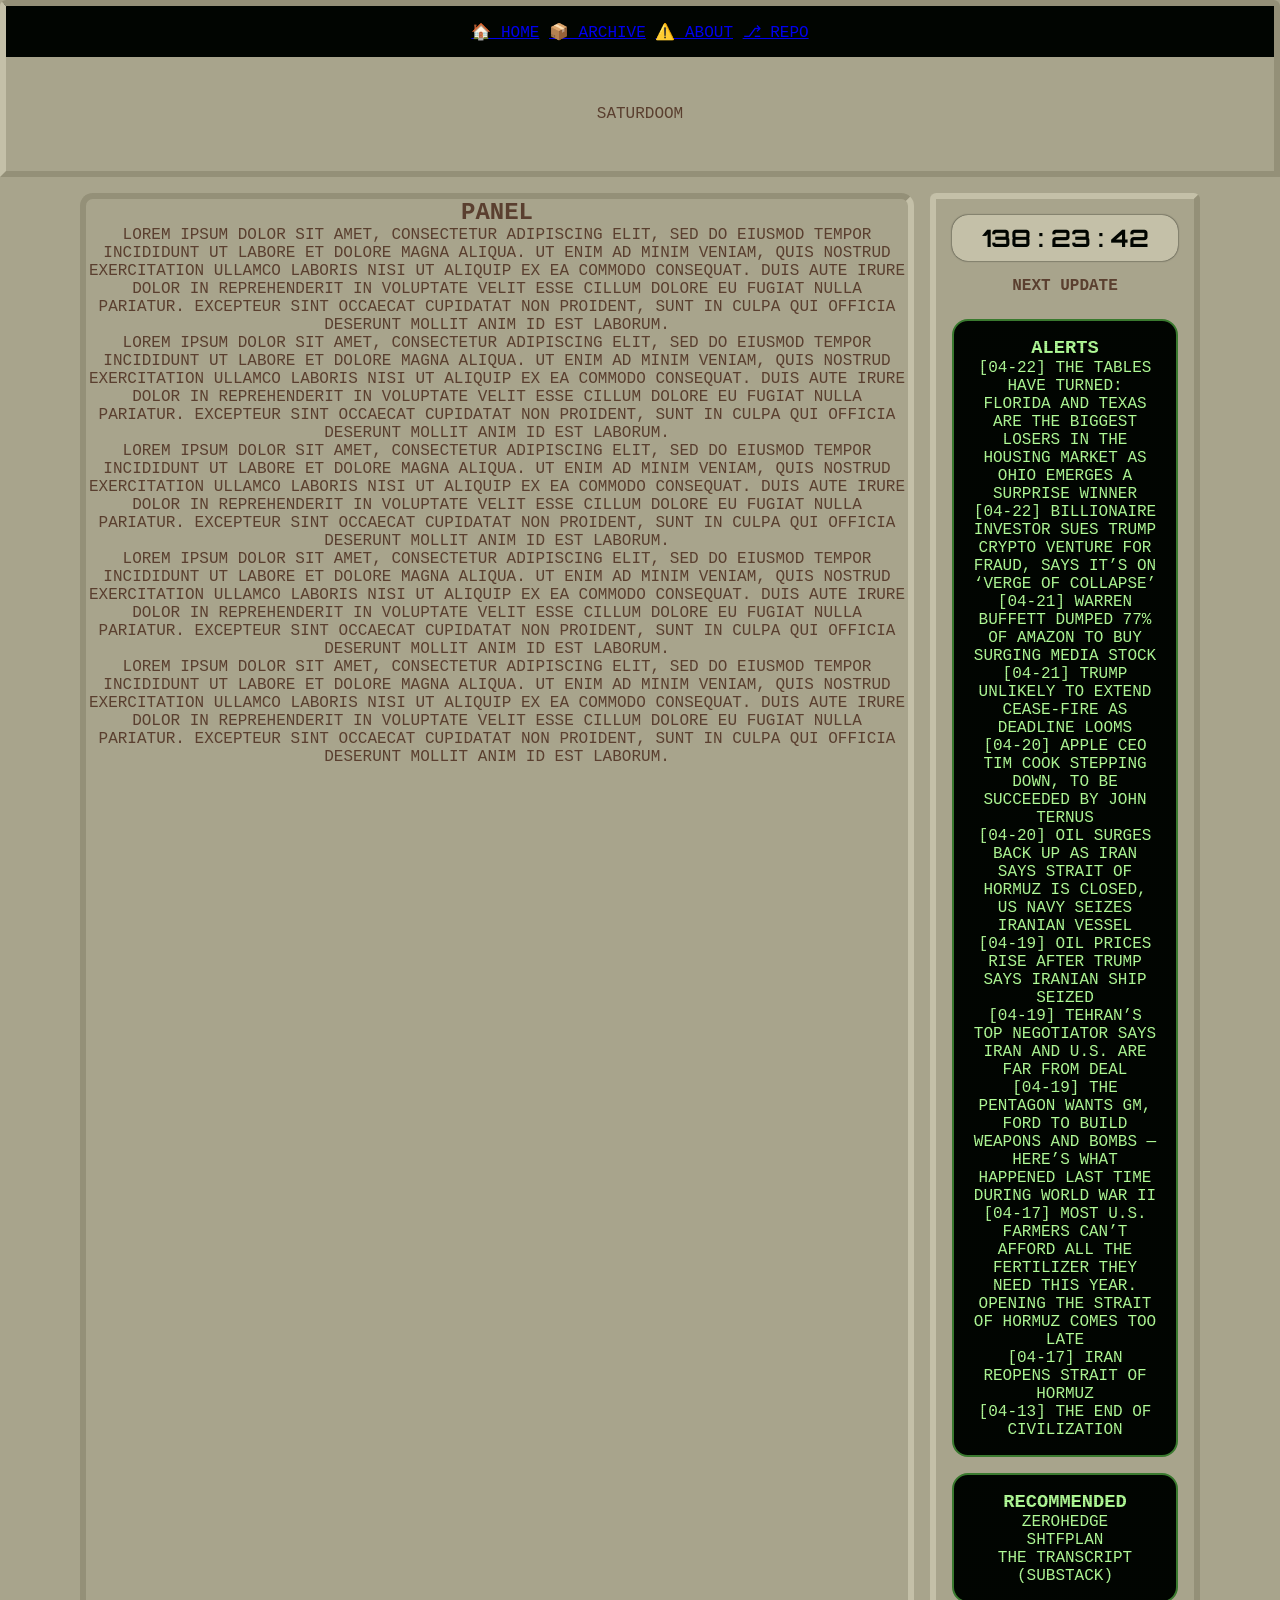
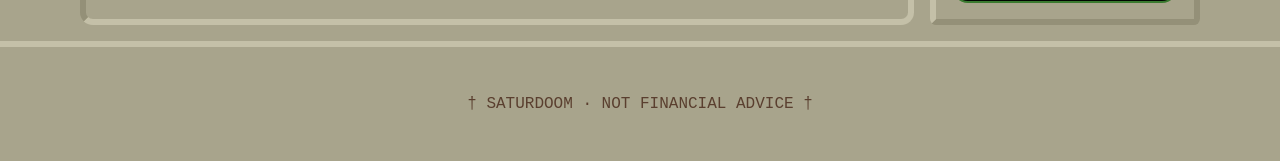
==== index.html @ 63956ad7 "WIP: index2 page renamed as index; fix sidebar on index" ====
<!DOCTYPE html>
<html lang="en">
    <head>
        <meta charset="UTF-8">
        <meta name="viewport" content="width=device-width, initial-scale=1.0">
        <title>Saturdoom</title>
        <link rel="stylesheet" href="style.css">
        <link href="https://fonts.googleapis.com/css2?family=Orbitron:wght@400;500;600;700;800;900&display=swap" rel="stylesheet">
    </head>

    <body>
        <nav id="navbar-placeholder"></nav>
        <header>Saturdoom</header>
        <main>
            <h2>Panel</h2>
            <p>Lorem ipsum dolor sit amet, consectetur adipiscing elit, sed do eiusmod tempor incididunt ut labore et dolore magna aliqua. Ut enim ad minim veniam, quis nostrud exercitation ullamco laboris nisi ut aliquip ex ea commodo consequat. Duis aute irure dolor in reprehenderit in voluptate velit esse cillum dolore eu fugiat nulla pariatur. Excepteur sint occaecat cupidatat non proident, sunt in culpa qui officia deserunt mollit anim id est laborum.</p>
            <p>Lorem ipsum dolor sit amet, consectetur adipiscing elit, sed do eiusmod tempor incididunt ut labore et dolore magna aliqua. Ut enim ad minim veniam, quis nostrud exercitation ullamco laboris nisi ut aliquip ex ea commodo consequat. Duis aute irure dolor in reprehenderit in voluptate velit esse cillum dolore eu fugiat nulla pariatur. Excepteur sint occaecat cupidatat non proident, sunt in culpa qui officia deserunt mollit anim id est laborum.</p>
            <p>Lorem ipsum dolor sit amet, consectetur adipiscing elit, sed do eiusmod tempor incididunt ut labore et dolore magna aliqua. Ut enim ad minim veniam, quis nostrud exercitation ullamco laboris nisi ut aliquip ex ea commodo consequat. Duis aute irure dolor in reprehenderit in voluptate velit esse cillum dolore eu fugiat nulla pariatur. Excepteur sint occaecat cupidatat non proident, sunt in culpa qui officia deserunt mollit anim id est laborum.</p>
            <p>Lorem ipsum dolor sit amet, consectetur adipiscing elit, sed do eiusmod tempor incididunt ut labore et dolore magna aliqua. Ut enim ad minim veniam, quis nostrud exercitation ullamco laboris nisi ut aliquip ex ea commodo consequat. Duis aute irure dolor in reprehenderit in voluptate velit esse cillum dolore eu fugiat nulla pariatur. Excepteur sint occaecat cupidatat non proident, sunt in culpa qui officia deserunt mollit anim id est laborum.</p>
            <p>Lorem ipsum dolor sit amet, consectetur adipiscing elit, sed do eiusmod tempor incididunt ut labore et dolore magna aliqua. Ut enim ad minim veniam, quis nostrud exercitation ullamco laboris nisi ut aliquip ex ea commodo consequat. Duis aute irure dolor in reprehenderit in voluptate velit esse cillum dolore eu fugiat nulla pariatur. Excepteur sint occaecat cupidatat non proident, sunt in culpa qui officia deserunt mollit anim id est laborum.</p>

        </main>
        <aside>
            <div class="clock" id="countdownTimer">
                <div class="time-block">
                <span id="hours">00</span> :
                <span id="minutes">00</span> :
                <span id="seconds">00</span>
                </div>
                <div class="countdown-label"><strong>Next Update</strong></div>
            </div>
            <div class="box scanline">
                <h3>Alerts</h3>
                    <p style="text-decoration: none; text-transform: uppercase;">
                        <a href="https://finance.yahoo.com/economy/articles/tables-turned-florida-texas-biggest-175326835.html" target="_blank">[04-22] The tables have turned: Florida and Texas are the biggest losers in the housing market as Ohio emerges a surprise winner</a><br>
                        <a href="https://finance.yahoo.com/markets/crypto/articles/breaking-billionaire-investor-sues-trump-002052827.html" target="_blank">[04-22] Billionaire Investor Sues Trump Crypto Venture for Fraud, Says It’s on ‘Verge of Collapse’</a><br>
                        <a href="https://finance.yahoo.com/markets/stocks/articles/warren-buffett-dumped-77-amazon-003700673.html" target="_blank">[04-21] Warren Buffett dumped 77% of Amazon to buy surging media stock</a><br>
                        <a href="https://www.wsj.com/livecoverage/iran-war-israel-us-strait-hormuz-2026" target="_blank">[04-21] Trump Unlikely to Extend Cease-Fire as Deadline Looms</a><br>
                        <a href="https://finance.yahoo.com/markets/stocks/article/apple-ceo-tim-cook-stepping-down-to-be-succeeded-by-john-ternus-204237479.html">[04-20] Apple CEO Tim Cook stepping down, to be succeeded by John Ternus</a><br>
                        <a href="https://finance.yahoo.com/news/oil-surges-back-up-as-iran-says-strait-of-hormuz-is-closed-us-navy-seizes-iranian-vessel-130246378.html">[04-20] Oil surges back up as Iran says Strait of Hormuz is closed, US Navy seizes Iranian vessel</a><br>
                        <a href="https://www.bbc.com/news/articles/c5yjzy35825o?at_medium=RSS&at_campaign=rss" target="_blank">[04-19] Oil prices rise after Trump says Iranian ship seized</a><br>
                        <a href="https://www.wsj.com/livecoverage/iran-war-us-talks-2026" target="_blank">[04-19] Tehran’s Top Negotiator Says Iran and U.S. Are Far From Deal</a><br>
                        <a href="https://finance.yahoo.com/economy/policy/articles/pentagon-wants-gm-ford-build-110500812.html?fr=sycsrp_catchall" target="_blank">[04-19] The Pentagon wants GM, Ford to build weapons and bombs — here’s what happened last time during World War II</a><br>
                        <a href="https://www.marketwatch.com/story/most-u-s-farmers-cant-afford-all-the-fertilizer-they-need-this-year-opening-the-strait-of-hormuz-comes-too-late-0aa72790" target="_blank">[04-17] Most U.S. farmers can’t afford all the fertilizer they need this year. Opening the Strait of Hormuz comes too late</a><br>
                        <a href="https://x.com/araghchi/status/2045121573124759713" target="_blank">[04-17] Iran Reopens Strait of Hormuz</a><br>
                        <a href="https://thetranscript.substack.com/p/04-13-2026-the-end-of-civilization" target="_blank">[04-13] The End of Civilization</a><br>
                    </p>
            </div>
            <div class="box scanline">
                <h3>Recommended</h3>
                <p>
                    <a href="https://www.zerohedge.com/">ZeroHedge</a><br>
                    <a href="https://shtfplan.net">SHTFplan</a><br>
                    <a href="https://thetranscript.substack.com">The Transcript (Substack)</a>
                </p>
            </div>        
        </aside>
        <footer>
            <p>† SATURDOOM · not financial advice †</p>
        </footer>
        <script>
            fetch('navbar.html')
            .then(response => response.text())
            .then(data => document.getElementById('navbar-placeholder').innerHTML = data)
            .catch(() => document.getElementById('navbar-placeholder').innerHTML = '<div class="navbar">⚠️ Navbar Not Found</div>');
        </script>
        <script src="script.js"></script>
        <script>
            function updateCountdown() {
            const now = new Date();
            let nextSaturday = new Date();
            nextSaturday.setDate(now.getDate() + ((6 - now.getDay() + 7) % 7));
            nextSaturday.setHours(0, 0, 0, 0);
            if (now > nextSaturday) nextSaturday.setDate(nextSaturday.getDate() + 7);
            
            const diff = nextSaturday - now;
            const hours = Math.floor(diff / 3600000);
            const minutes = Math.floor((diff % 3600000) / 60000);
            const seconds = Math.floor((diff % 60000) / 1000);
            
            document.getElementById('hours').textContent = String(hours).padStart(2,'0');
            document.getElementById('minutes').textContent = String(minutes).padStart(2,'0');
            document.getElementById('seconds').textContent = String(seconds).padStart(2,'0');
            }
            setInterval(updateCountdown, 1000);
            updateCountdown();
        </script>
    </body>
</html>
---- style.css ----
/* style.css - retro, maintainable, all comments in English */

/* ---------- RESET ---------- */
* {
  margin: 0;
  padding: 0;
  box-sizing: border-box;
}

/* ---------- VARIABLES ---------- */
:root {
  /* ---------- In use ----------   */
  --background: #000000;
  --dark: #010501;
  --panel-bg: #0a1c05;
  --border-green: #3a7a2f;
  --trtd: #2b6320;
  --text-green: #b3ff99;
  --text-orange: #ffcc77;
  --up-green: #aaff88;
  --down-red: #ff7b7b;
  --neutral-grey: #c9c97a;
  --dashed-green: #4a8c3a;
  --countdown-label: #7cb05c;
  --console-print: #c4b47c;
  --console-panel-light: #c4c0a8;
  --console-panel-medium: #a8a48c;
  --console-panel-dark: #949078;
  --paint-green-light: #4a4a2c;
  --paint-green-medium: #3d3d24;
  --paint-green-dark: #34341e;
  --paint-sepia-light: #6b4c3a;
  --paint-sepia-medium: #5a3f2f;
  --paint-sepia-dark: #4a3326;
  /* Sin Uso */
  --defcon-rojo: ;
  --defcon-naranja: ;
  --defcon-amarillo: ;
  --defcon-azul: #1a3a5a;
  --defcon-verde: ;
}

/* ---------- BASE & TYPOGRAPHY ---------- */
html {
  font-family: 'Courier New', 'VT323', monospace;
  text-align: center;
  text-transform: uppercase;
  color: var(--paint-sepia-medium);
}
body {
  display: grid;
  grid-template-columns: 1fr 350px;
  grid-template-rows: auto auto 1fr auto;
  grid-template-areas:
  "navbar navbar"
  "header header"
  "main sidebar"
  "footer footer";
  min-height: 100vh;
  background-color: var(--console-panel-medium);
  /*border-top: .1rem solid var(--console-panel-light);
  border-right: .5rem solid var(--console-panel-dark);
  border-left: .5rem solid var(--console-panel-light);*/
}
nav {
  display: grid;
  align-items: center;   /* centra verticalmente */
}
nav {
  display: grid;
  grid-area: navbar;
  z-index: 10;
  position: sticky;
  top: 0;
  /*grid-auto-flow: column;   /* Fuerza distribución horizontal */
  /*justify-content: center;
  align-content: center;*/
  color: var(--text-green);
  max-height: 56.5px;
  gap: 20px;
  padding: 1em;
  background-color: var(--dark);
  border-top: .4rem solid var(--console-panel-dark);
  border-right: .4rem solid var(--console-panel-dark);
  border-left: .4rem solid var(--console-panel-light);
  border-top-right-radius: .4rem;
  border-top-left-radius: .4rem;
}

header {
  grid-area: header;
  position: sticky;
  top: 56.5px;
  z-index: 10;
  /*height: calc(120.5px - 56.5px);*/
  padding: 3em;
  background-color: var(--console-panel-medium);
  border-right: .4rem solid var(--console-panel-dark);
  border-bottom: .4rem solid var(--console-panel-dark);
  border-left: .4rem solid var(--console-panel-light);
}
main {
  grid-area: main;
  background-color: var(--console-panel-medium);
  border-top: .4rem solid var(--console-panel-dark);
  border-right: .4rem solid var(--console-panel-light);
  border-left: .4rem solid var(--console-panel-dark);
  border-bottom: .4rem solid var(--console-panel-light);  border-radius: .8rem;
  margin: 1em 1em 1em 5em;
}
aside {
  grid-area: sidebar;
  padding: 1em;
  background-color: var(--console-panel-medium);
  border-top: .4rem solid var(--console-panel-light);
  border-right: .4rem solid var(--console-panel-dark);
  border-left: .4rem solid var(--console-panel-light);
  border-bottom: .4rem solid var(--console-panel-dark);
  border-radius: .4rem;
  margin: 1em 5em 1em 0;
}
/* COUNTDOWN TIMER (retro 80s) - colores invertidos */
.clock {
  display: flex;
  flex-direction: column;
  justify-content: space-between;
  gap: 1rem;
  text-align: center;
  /*background-color: var(--console-panel-medium);*/
  /*border: 2px solid var(--console-panel-light);*/
  /*border: 2px solid red;*/
  /*border-radius: 1rem;*/
  /*box-shadow: 3px 3px 10px var(--dark);*/
  margin: 0 0 1.5rem 0;
}
.time-block {
  width: 100%;
  padding: 0.5rem 0;
  font-family: 'Orbitron','Courier New', monospace;
  font-size: 1.5rem;
  font-weight: bold;
  letter-spacing: auto;
  color: var(--dark);
  background: var(--console-panel-light);
  border-radius: 1rem;
  box-shadow: 0 0 .1rem  var(--dark);
  margin: 0;
}
.box {
  color: var(--text-green);
  padding: 1em;
  background-color: var(--dark);
  border: 2px solid var(--border-green);
  border-radius: 1em;
  margin: 1em 0 0 0;
}
.box a {
  color: inherit;
  text-decoration: none;
}

footer {
  grid-area: footer;
  padding: 3em;
  background-color: var(--console-panel-medium);
  border-top: .4rem solid var(--console-panel-light);
}
@media(max-width: 800px) {
  body {
    grid-template-columns: 1fr;
    grid-template-rows: auto auto 1fr 1fr auto;
    grid-template-areas:
    "navbar navbar"
    "header header"
    "main main"
    "sidebar sidebar"
    "footer footer";
  }
  nav {
    align-items: center;
  }
  main {
    margin: 1.5em;
  }
  aside {
    padding: 1.5em;
    border-right: 0;
    border-left: 0;
    margin: 1.5em 0;
  }

}

/* Efecto scanline monitores (líneas horizontales tipo monitor retro) */
.scanline {
  position: relative;
  overflow: hidden;
}
.scanline::after {
  content: "";
  position: absolute;
  top: 0;
  left: 0;
  width: 100%;
  height: 100%;
  background: repeating-linear-gradient(
    transparent 0px,
    transparent 1px,
    rgba(0,0,0,0.1) 1px,
    rgba(0,0,0,0.1) 2px
  );
  pointer-events: none;
}

/* ----------- HEADER ---------- */
.Header {
  background-color: var(--console-panel-dark);
}
.Navbar {
  padding: .5rem;
  color: var(--text-green);
  background-color: var(--dark);
}
.Logo {
  font-size: 6.1rem;
  font-weight: bolder;
  color: var(--console-panel-light);
  padding: 1.5rem;
}

/* ---------------- CONSOLE -------------------- */
.Console {
  display: grid;
  grid-template-columns: minmax(575px, auto) 1fr;
  padding: 0 2em;
  max-width: 1024px;
  /*padding-left: min(50px, 7%);
  padding-right: min(50px, 7%);*/
  border: 2px solid purple;
}
.Panel {

  /*max-width: 1024px;*/
  color: var(--console-panel-light);
  gap: 2em;
  /*padding: 0 2em;*/
  background-color: var(--console-panel-medium);
  border: 2px solid red;
}

h1 {
  margin: 30px, 0;
}
.card {
  color: var(--text-green);
  padding: 2em;
  background-color: var(--trtd);
  border: solid var(--border-green);
  border-radius: 1rem;
}


/*.debug-border {
  border: 2px solid red;
}*/
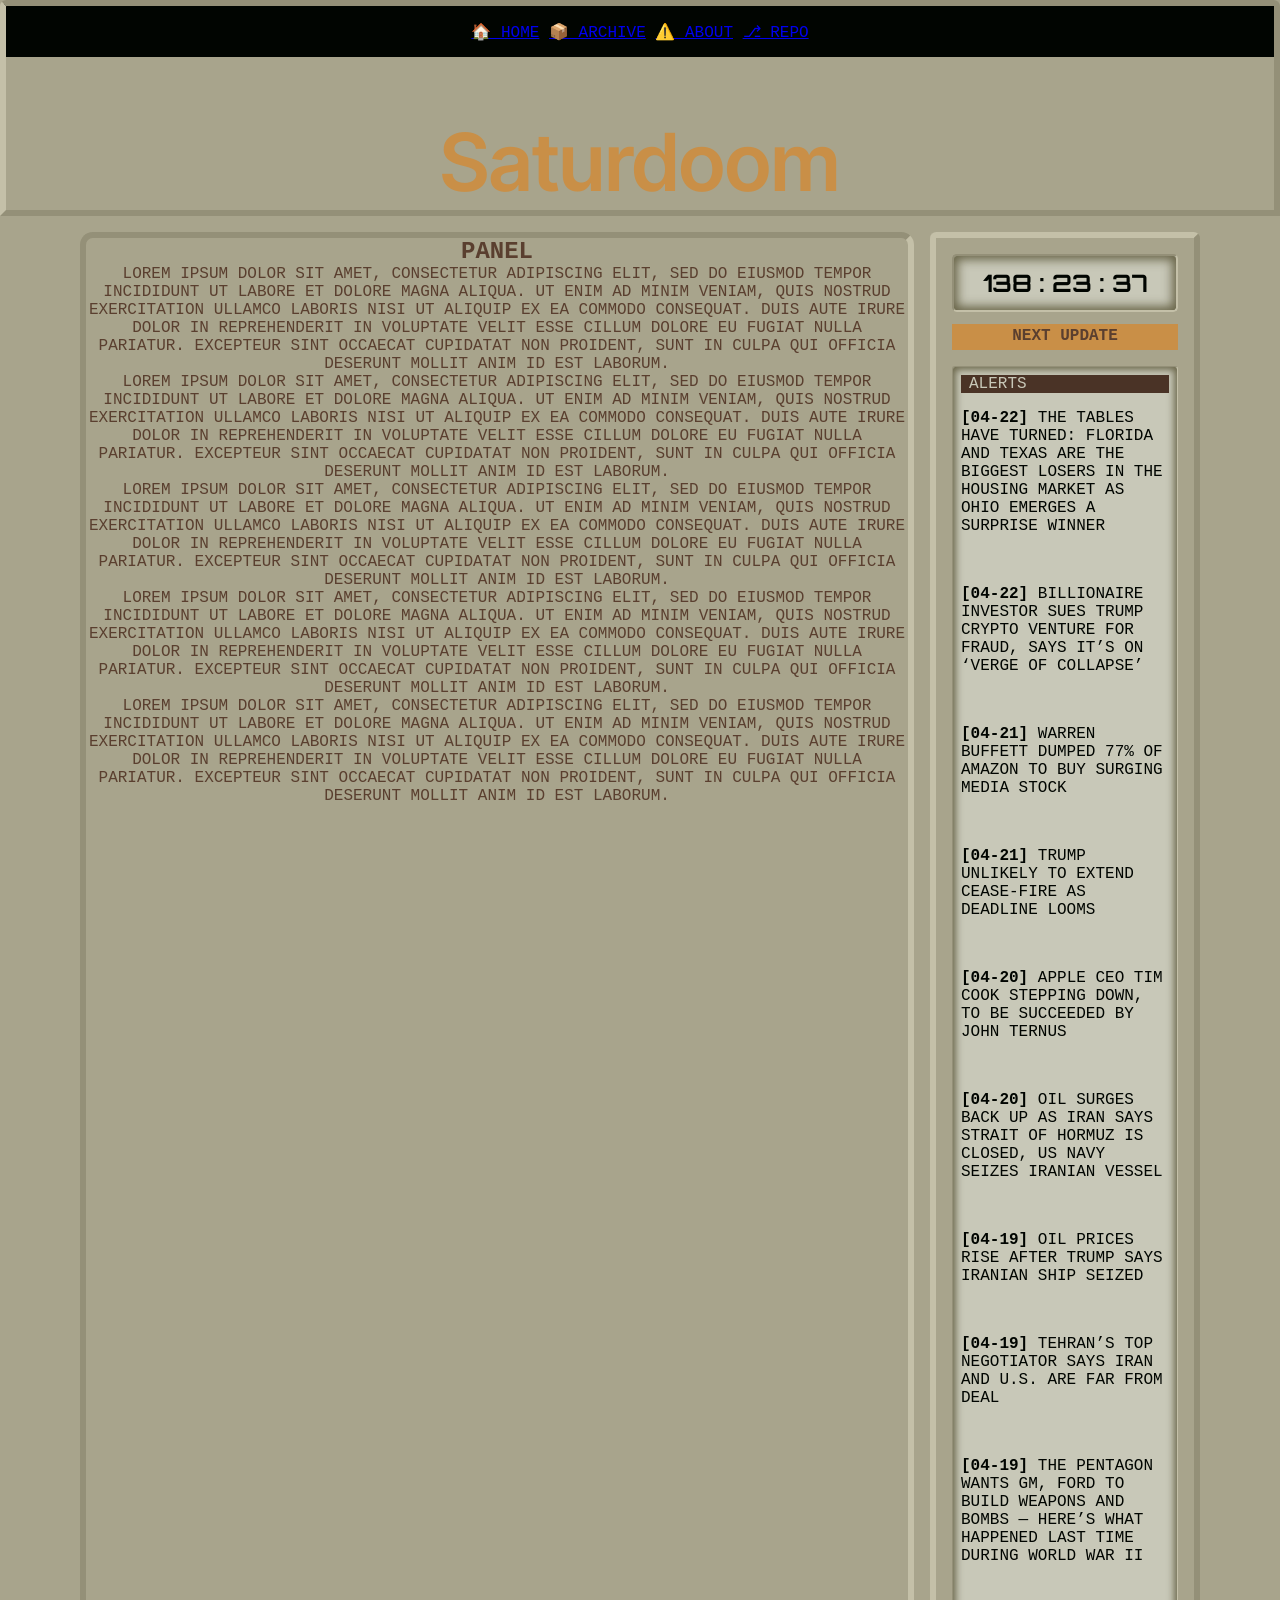
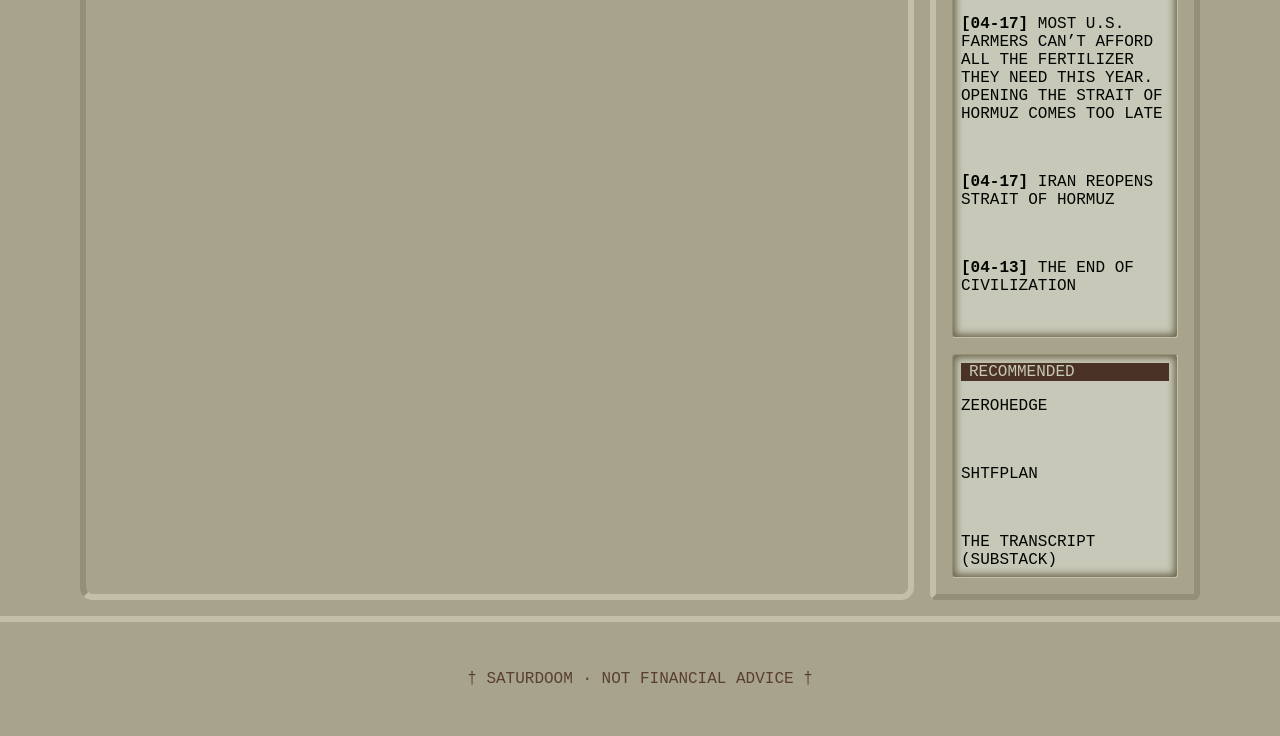
==== commit e5e77573: "WIP: fix css style on aside" ====
--- a/index.html
+++ b/index.html
@@ -5,6 +5,7 @@
         <meta name="viewport" content="width=device-width, initial-scale=1.0">
         <title>Saturdoom</title>
         <link rel="stylesheet" href="style.css">
+        <link href="https://fonts.googleapis.com/css2?family=Inter+Tight:ital,wght@0,100..900;1,100..900&display=swap" rel="stylesheet">
         <link href="https://fonts.googleapis.com/css2?family=Orbitron:wght@400;500;600;700;800;900&display=swap" rel="stylesheet">
     </head>
 
@@ -21,38 +22,42 @@
 
         </main>
         <aside>
-            <div class="clock" id="countdownTimer">
-                <div class="time-block">
-                <span id="hours">00</span> :
-                <span id="minutes">00</span> :
-                <span id="seconds">00</span>
+            <div class="aside-container debug-border">
+                <div class="lcd-screen clock" id="countdownTimer">
+                    <span id="hours">00</span> :
+                    <span id="minutes">00</span> :
+                    <span id="seconds">00</span>
                 </div>
-                <div class="countdown-label"><strong>Next Update</strong></div>
+                <span class="primary-label"><strong>Next Update</strong></span>
             </div>
-            <div class="box scanline">
-                <h3>Alerts</h3>
-                    <p style="text-decoration: none; text-transform: uppercase;">
-                        <a href="https://finance.yahoo.com/economy/articles/tables-turned-florida-texas-biggest-175326835.html" target="_blank">[04-22] The tables have turned: Florida and Texas are the biggest losers in the housing market as Ohio emerges a surprise winner</a><br>
-                        <a href="https://finance.yahoo.com/markets/crypto/articles/breaking-billionaire-investor-sues-trump-002052827.html" target="_blank">[04-22] Billionaire Investor Sues Trump Crypto Venture for Fraud, Says It’s on ‘Verge of Collapse’</a><br>
-                        <a href="https://finance.yahoo.com/markets/stocks/articles/warren-buffett-dumped-77-amazon-003700673.html" target="_blank">[04-21] Warren Buffett dumped 77% of Amazon to buy surging media stock</a><br>
-                        <a href="https://www.wsj.com/livecoverage/iran-war-israel-us-strait-hormuz-2026" target="_blank">[04-21] Trump Unlikely to Extend Cease-Fire as Deadline Looms</a><br>
-                        <a href="https://finance.yahoo.com/markets/stocks/article/apple-ceo-tim-cook-stepping-down-to-be-succeeded-by-john-ternus-204237479.html">[04-20] Apple CEO Tim Cook stepping down, to be succeeded by John Ternus</a><br>
-                        <a href="https://finance.yahoo.com/news/oil-surges-back-up-as-iran-says-strait-of-hormuz-is-closed-us-navy-seizes-iranian-vessel-130246378.html">[04-20] Oil surges back up as Iran says Strait of Hormuz is closed, US Navy seizes Iranian vessel</a><br>
-                        <a href="https://www.bbc.com/news/articles/c5yjzy35825o?at_medium=RSS&at_campaign=rss" target="_blank">[04-19] Oil prices rise after Trump says Iranian ship seized</a><br>
-                        <a href="https://www.wsj.com/livecoverage/iran-war-us-talks-2026" target="_blank">[04-19] Tehran’s Top Negotiator Says Iran and U.S. Are Far From Deal</a><br>
-                        <a href="https://finance.yahoo.com/economy/policy/articles/pentagon-wants-gm-ford-build-110500812.html?fr=sycsrp_catchall" target="_blank">[04-19] The Pentagon wants GM, Ford to build weapons and bombs — here’s what happened last time during World War II</a><br>
-                        <a href="https://www.marketwatch.com/story/most-u-s-farmers-cant-afford-all-the-fertilizer-they-need-this-year-opening-the-strait-of-hormuz-comes-too-late-0aa72790" target="_blank">[04-17] Most U.S. farmers can’t afford all the fertilizer they need this year. Opening the Strait of Hormuz comes too late</a><br>
-                        <a href="https://x.com/araghchi/status/2045121573124759713" target="_blank">[04-17] Iran Reopens Strait of Hormuz</a><br>
-                        <a href="https://thetranscript.substack.com/p/04-13-2026-the-end-of-civilization" target="_blank">[04-13] The End of Civilization</a><br>
+            <div class="aside-container debug-border">
+                <div class="lcd-screen">
+                    <p>
+                    <span class="secondary-label">Alerts</span>
+                    
+                        <a href="https://finance.yahoo.com/economy/articles/tables-turned-florida-texas-biggest-175326835.html" target="_blank"><strong>[04-22]</strong> The tables have turned: Florida and Texas are the biggest losers in the housing market as Ohio emerges a surprise winner</a><br>
+                        <a href="https://finance.yahoo.com/markets/crypto/articles/breaking-billionaire-investor-sues-trump-002052827.html" target="_blank"><strong>[04-22]</strong> Billionaire Investor Sues Trump Crypto Venture for Fraud, Says It’s on ‘Verge of Collapse’</a><br>
+                        <a href="https://finance.yahoo.com/markets/stocks/articles/warren-buffett-dumped-77-amazon-003700673.html" target="_blank"><strong>[04-21]</strong> Warren Buffett dumped 77% of Amazon to buy surging media stock</a><br>
+                        <a href="https://www.wsj.com/livecoverage/iran-war-israel-us-strait-hormuz-2026" target="_blank"><strong>[04-21]</strong> Trump Unlikely to Extend Cease-Fire as Deadline Looms</a><br>
+                        <a href="https://finance.yahoo.com/markets/stocks/article/apple-ceo-tim-cook-stepping-down-to-be-succeeded-by-john-ternus-204237479.html"><strong>[04-20]</strong> Apple CEO Tim Cook stepping down, to be succeeded by John Ternus</a><br>
+                        <a href="https://finance.yahoo.com/news/oil-surges-back-up-as-iran-says-strait-of-hormuz-is-closed-us-navy-seizes-iranian-vessel-130246378.html"><strong>[04-20]</strong> Oil surges back up as Iran says Strait of Hormuz is closed, US Navy seizes Iranian vessel</a><br>
+                        <a href="https://www.bbc.com/news/articles/c5yjzy35825o?at_medium=RSS&at_campaign=rss" target="_blank"><strong>[04-19]</strong> Oil prices rise after Trump says Iranian ship seized</a><br>
+                        <a href="https://www.wsj.com/livecoverage/iran-war-us-talks-2026" target="_blank"><strong>[04-19]</strong> Tehran’s Top Negotiator Says Iran and U.S. Are Far From Deal</a><br>
+                        <a href="https://finance.yahoo.com/economy/policy/articles/pentagon-wants-gm-ford-build-110500812.html?fr=sycsrp_catchall" target="_blank"><strong>[04-19]</strong> The Pentagon wants GM, Ford to build weapons and bombs — here’s what happened last time during World War II</a><br>
+                        <a href="https://www.marketwatch.com/story/most-u-s-farmers-cant-afford-all-the-fertilizer-they-need-this-year-opening-the-strait-of-hormuz-comes-too-late-0aa72790" target="_blank"><strong>[04-17]</strong> Most U.S. farmers can’t afford all the fertilizer they need this year. Opening the Strait of Hormuz comes too late</a><br>
+                        <a href="https://x.com/araghchi/status/2045121573124759713" target="_blank"><strong>[04-17]</strong> Iran Reopens Strait of Hormuz</a><br>
+                        <a href="https://thetranscript.substack.com/p/04-13-2026-the-end-of-civilization" target="_blank"><strong>[04-13]</strong> The End of Civilization</a><br>
                     </p>
+                </div>
             </div>
-            <div class="box scanline">
-                <h3>Recommended</h3>
-                <p>
-                    <a href="https://www.zerohedge.com/">ZeroHedge</a><br>
-                    <a href="https://shtfplan.net">SHTFplan</a><br>
-                    <a href="https://thetranscript.substack.com">The Transcript (Substack)</a>
-                </p>
+            <div class="aside-container debug-border">
+                <div class="lcd-screen">
+                    <p>
+                        <span class="secondary-label">Recommended</span>
+                        <a href="https://www.zerohedge.com/">ZeroHedge</a><br>
+                        <a href="https://shtfplan.net">SHTFplan</a><br>
+                        <a href="https://thetranscript.substack.com">The Transcript (Substack)</a>
+                    </p>
             </div>        
         </aside>
         <footer>
--- a/style.css
+++ b/style.css
@@ -21,11 +21,21 @@
   --down-red: #ff7b7b;
   --neutral-grey: #c9c97a;
   --dashed-green: #4a8c3a;
-  --countdown-label: #7cb05c;
   --console-print: #c4b47c;
+  --console-panel-bright: #d4d0b8;
   --console-panel-light: #c4c0a8;
   --console-panel-medium: #a8a48c;
   --console-panel-dark: #949078;
+  --console-panel-shadow: #6a664a;
+  --lcd-white-on: #e8e8d8;
+  --lcd-white-off: #c8c8b8;
+  --lcd-green-on: #8bac0f;
+  --lcd-green-off: #4a5c08;
+  --lcd-blue-on: #7c9eb2;
+  --lcd-blue-off: #4a6a7a;
+  --orange-paint-light: #e6b87a;
+  --orange-paint-medium: #c98f47;
+  --orange-paint-dark: #a66f35;
   --paint-green-light: #4a4a2c;
   --paint-green-medium: #3d3d24;
   --paint-green-dark: #34341e;
@@ -33,6 +43,7 @@
   --paint-sepia-medium: #5a3f2f;
   --paint-sepia-dark: #4a3326;
   /* Sin Uso */
+  --countdown-label: #7cb05c;
   --defcon-rojo: ;
   --defcon-naranja: ;
   --defcon-amarillo: ;
@@ -93,12 +104,20 @@
   top: 56.5px;
   z-index: 10;
   /*height: calc(120.5px - 56.5px);*/
-  padding: 3em;
+  font-family: "Inter Tight", sans-serif;
+  text-transform: none;
+  font-optical-sizing: auto;
+  font-weight: 600;
+  font-style: normal;
+  font-size: 5em;
+  color: var(--orange-paint-medium);
+  padding: .7em 0 0 0;
   background-color: var(--console-panel-medium);
   border-right: .4rem solid var(--console-panel-dark);
   border-bottom: .4rem solid var(--console-panel-dark);
   border-left: .4rem solid var(--console-panel-light);
 }
+
 main {
   grid-area: main;
   background-color: var(--console-panel-medium);
@@ -111,6 +130,8 @@
 aside {
   grid-area: sidebar;
   padding: 1em;
+  display: grid;
+  gap: 1em;
   background-color: var(--console-panel-medium);
   border-top: .4rem solid var(--console-panel-light);
   border-right: .4rem solid var(--console-panel-dark);
@@ -119,39 +140,61 @@
   border-radius: .4rem;
   margin: 1em 5em 1em 0;
 }
-/* COUNTDOWN TIMER (retro 80s) - colores invertidos */
+.aside-container {
+  display: grid;
+  grid-template-columns: 1fr;
+  justify-content: center;
+  text-align: center;
+  gap: .8em;
+  border-radius: .2em;
+}
+.lcd-screen {
+  color: var(--dark);
+  padding: 0.5em;
+  background: var(--lcd-white-off);
+  /*background: var(--console-panel-light);*/
+  box-shadow: inset .1em .1em .5em var(--console-panel-shadow),  /* sombra clara izquierda */
+              inset -.1em -.1em .5em var(--console-panel-shadow);  /* sombra oscura derecha */
+  border-top: .1em solid var(--console-panel-dark);
+  border-right: .1em solid var(--console-panel-light);
+  border-bottom: .1em solid var(--console-panel-light);
+  border-left: .1em solid var(--console-panel-dark);
+  border-radius: .2em;
+  margin: 0;
+}
+.lcd-screen a {
+  text-decoration: none;
+  color: var(--dark);
+}
 .clock {
-  display: flex;
-  flex-direction: column;
-  justify-content: space-between;
-  gap: 1rem;
-  text-align: center;
-  /*background-color: var(--console-panel-medium);*/
-  /*border: 2px solid var(--console-panel-light);*/
-  /*border: 2px solid red;*/
-  /*border-radius: 1rem;*/
-  /*box-shadow: 3px 3px 10px var(--dark);*/
-  margin: 0 0 1.5rem 0;
-}
-.time-block {
-  width: 100%;
-  padding: 0.5rem 0;
   font-family: 'Orbitron','Courier New', monospace;
-  font-size: 1.5rem;
+  font-size: 1.5em;
   font-weight: bold;
   letter-spacing: auto;
-  color: var(--dark);
-  background: var(--console-panel-light);
-  border-radius: 1rem;
-  box-shadow: 0 0 .1rem  var(--dark);
-  margin: 0;
-}
+}
+.primary-label {
+  padding: .2em 0 .3em 0;
+  background-color: var(--orange-paint-medium);
+}
+.lcd-screen p {
+  display: grid;
+  grid-template-columns: 1fr;
+  gap: 1em;
+  text-align: start;
+}
+
+.secondary-label {
+  color: var(--lcd-white-off);
+  padding: 0 0 0 .5em;
+  background-color: var(--paint-sepia-dark);
+}
+
 .box {
   color: var(--text-green);
   padding: 1em;
   background-color: var(--dark);
   border: 2px solid var(--border-green);
-  border-radius: 1em;
+  border-radius: .4em;
   margin: 1em 0 0 0;
 }
 .box a {
@@ -212,52 +255,8 @@
   pointer-events: none;
 }
 
-/* ----------- HEADER ---------- */
-.Header {
-  background-color: var(--console-panel-dark);
-}
-.Navbar {
-  padding: .5rem;
-  color: var(--text-green);
-  background-color: var(--dark);
-}
-.Logo {
-  font-size: 6.1rem;
-  font-weight: bolder;
-  color: var(--console-panel-light);
-  padding: 1.5rem;
-}
-
-/* ---------------- CONSOLE -------------------- */
-.Console {
-  display: grid;
-  grid-template-columns: minmax(575px, auto) 1fr;
-  padding: 0 2em;
-  max-width: 1024px;
-  /*padding-left: min(50px, 7%);
-  padding-right: min(50px, 7%);*/
-  border: 2px solid purple;
-}
-.Panel {
-
-  /*max-width: 1024px;*/
-  color: var(--console-panel-light);
-  gap: 2em;
-  /*padding: 0 2em;*/
-  background-color: var(--console-panel-medium);
-  border: 2px solid red;
-}
-
-h1 {
-  margin: 30px, 0;
-}
-.card {
-  color: var(--text-green);
-  padding: 2em;
-  background-color: var(--trtd);
-  border: solid var(--border-green);
-  border-radius: 1rem;
-}
+
+
 
 
 /*.debug-border {
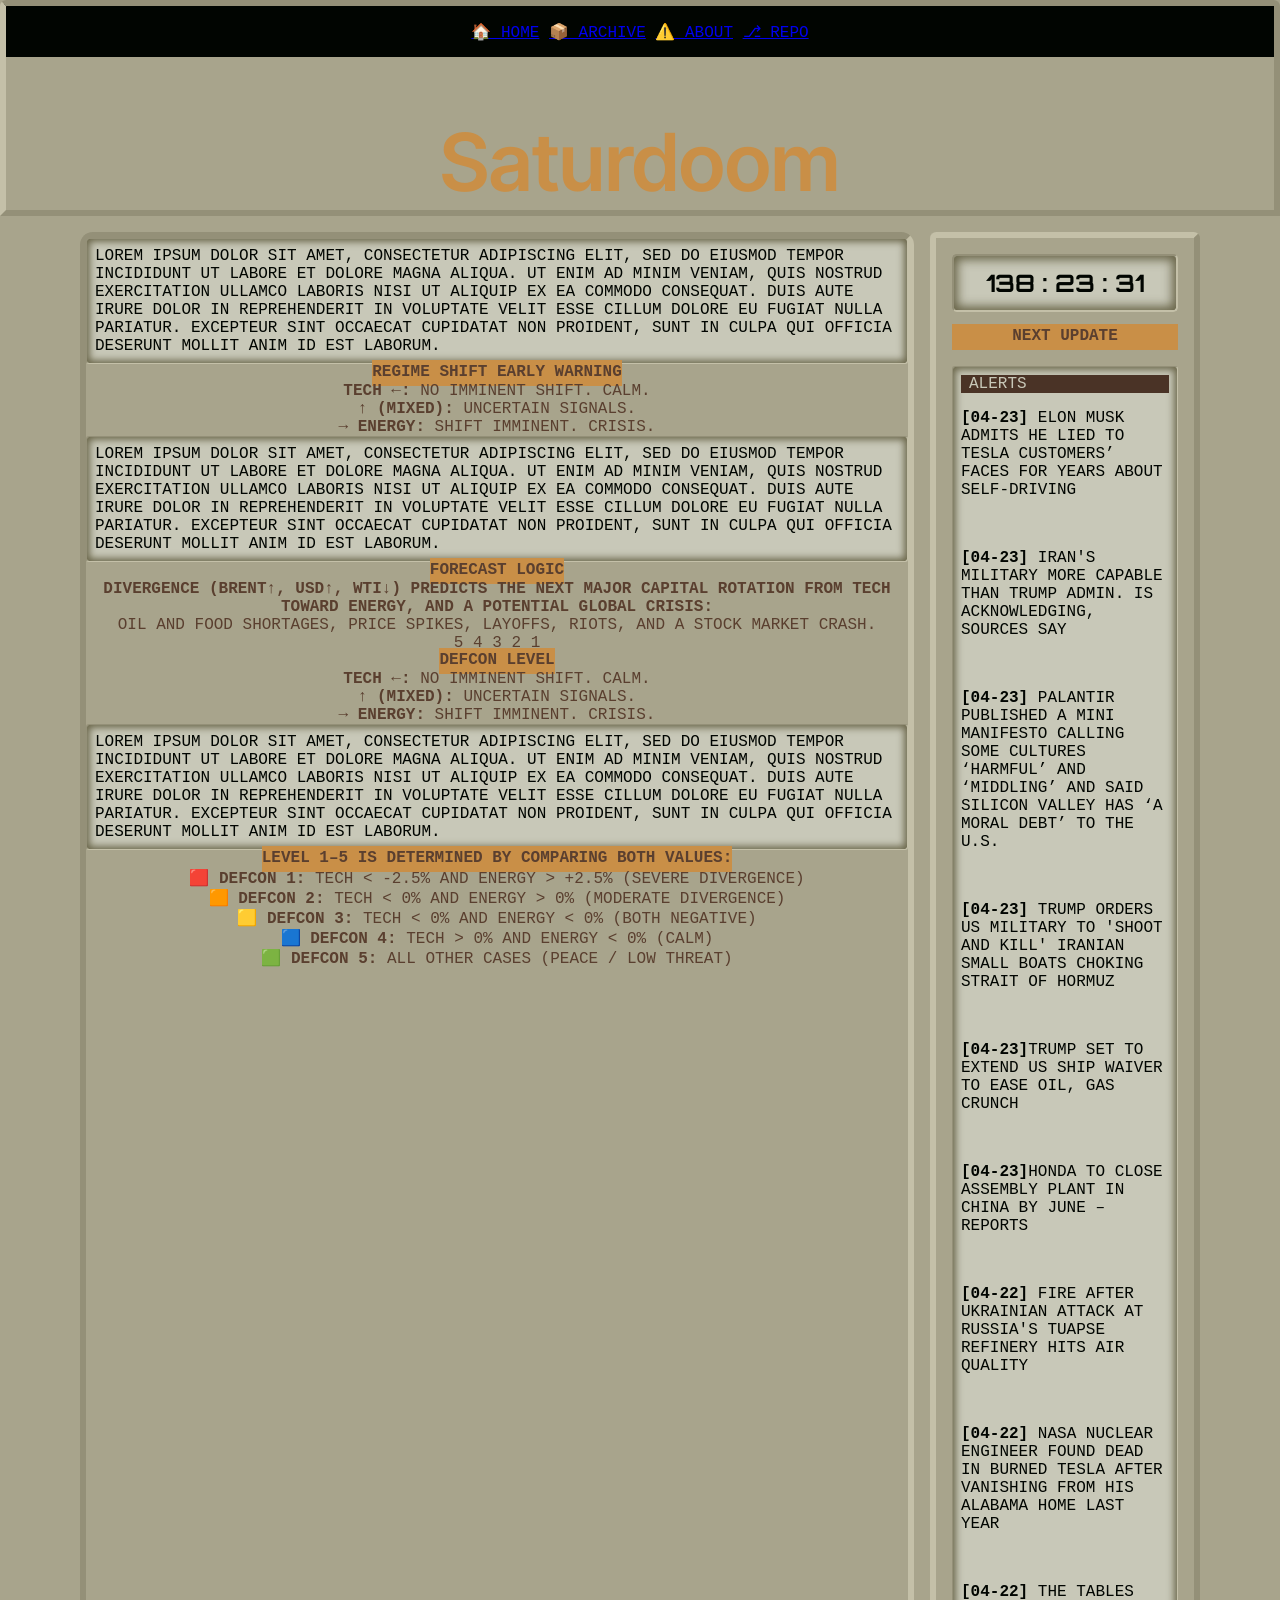
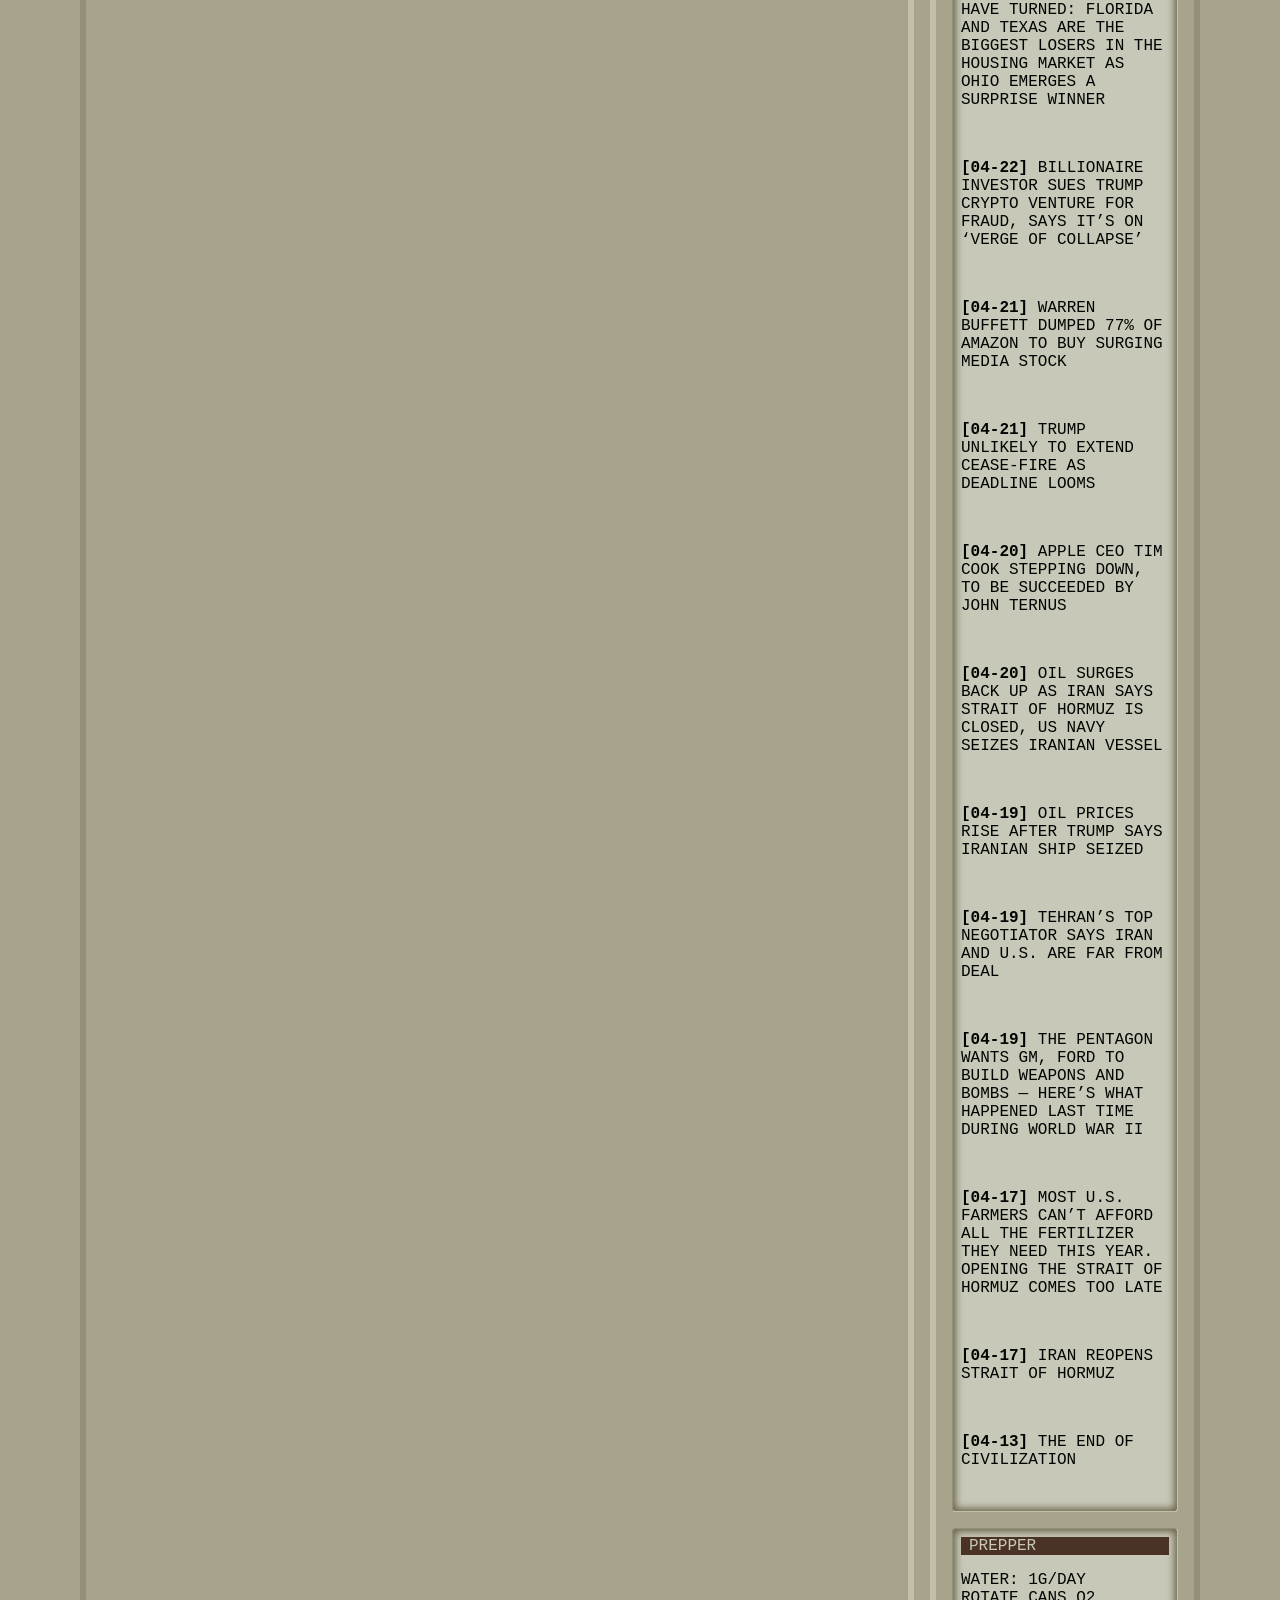
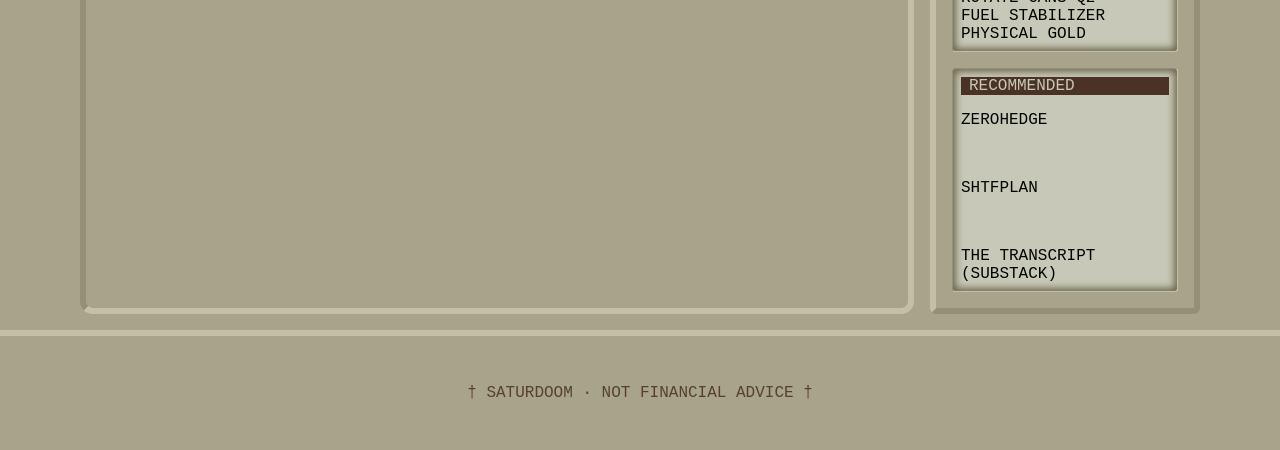
==== commit 05f58113: "News update" ====
--- a/index.html
+++ b/index.html
@@ -13,14 +13,48 @@
         <nav id="navbar-placeholder"></nav>
         <header>Saturdoom</header>
         <main>
-            <h2>Panel</h2>
-            <p>Lorem ipsum dolor sit amet, consectetur adipiscing elit, sed do eiusmod tempor incididunt ut labore et dolore magna aliqua. Ut enim ad minim veniam, quis nostrud exercitation ullamco laboris nisi ut aliquip ex ea commodo consequat. Duis aute irure dolor in reprehenderit in voluptate velit esse cillum dolore eu fugiat nulla pariatur. Excepteur sint occaecat cupidatat non proident, sunt in culpa qui officia deserunt mollit anim id est laborum.</p>
-            <p>Lorem ipsum dolor sit amet, consectetur adipiscing elit, sed do eiusmod tempor incididunt ut labore et dolore magna aliqua. Ut enim ad minim veniam, quis nostrud exercitation ullamco laboris nisi ut aliquip ex ea commodo consequat. Duis aute irure dolor in reprehenderit in voluptate velit esse cillum dolore eu fugiat nulla pariatur. Excepteur sint occaecat cupidatat non proident, sunt in culpa qui officia deserunt mollit anim id est laborum.</p>
-            <p>Lorem ipsum dolor sit amet, consectetur adipiscing elit, sed do eiusmod tempor incididunt ut labore et dolore magna aliqua. Ut enim ad minim veniam, quis nostrud exercitation ullamco laboris nisi ut aliquip ex ea commodo consequat. Duis aute irure dolor in reprehenderit in voluptate velit esse cillum dolore eu fugiat nulla pariatur. Excepteur sint occaecat cupidatat non proident, sunt in culpa qui officia deserunt mollit anim id est laborum.</p>
-            <p>Lorem ipsum dolor sit amet, consectetur adipiscing elit, sed do eiusmod tempor incididunt ut labore et dolore magna aliqua. Ut enim ad minim veniam, quis nostrud exercitation ullamco laboris nisi ut aliquip ex ea commodo consequat. Duis aute irure dolor in reprehenderit in voluptate velit esse cillum dolore eu fugiat nulla pariatur. Excepteur sint occaecat cupidatat non proident, sunt in culpa qui officia deserunt mollit anim id est laborum.</p>
-            <p>Lorem ipsum dolor sit amet, consectetur adipiscing elit, sed do eiusmod tempor incididunt ut labore et dolore magna aliqua. Ut enim ad minim veniam, quis nostrud exercitation ullamco laboris nisi ut aliquip ex ea commodo consequat. Duis aute irure dolor in reprehenderit in voluptate velit esse cillum dolore eu fugiat nulla pariatur. Excepteur sint occaecat cupidatat non proident, sunt in culpa qui officia deserunt mollit anim id est laborum.</p>
+            <div class="main-container debug-border">
+                <div class="lcd-screen">
+                    <p>Lorem ipsum dolor sit amet, consectetur adipiscing elit, sed do eiusmod tempor incididunt ut labore et dolore magna aliqua. Ut enim ad minim veniam, quis nostrud exercitation ullamco laboris nisi ut aliquip ex ea commodo consequat. Duis aute irure dolor in reprehenderit in voluptate velit esse cillum dolore eu fugiat nulla pariatur. Excepteur sint occaecat cupidatat non proident, sunt in culpa qui officia deserunt mollit anim id est laborum.</p>
+                </div>
+                    <span class="primary-label"><strong>Regime Shift Early Warning</strong></span>
+                    <p><strong>TECH ←:</strong> no imminent shift. Calm.</p>
+                    <p><strong>↑ (MIXED):</strong> uncertain signals.</p>
+                    <p><strong>→ ENERGY:</strong> shift imminent. Crisis.</p>
+                <div class="lcd-screen">
+                    <p>Lorem ipsum dolor sit amet, consectetur adipiscing elit, sed do eiusmod tempor incididunt ut labore et dolore magna aliqua. Ut enim ad minim veniam, quis nostrud exercitation ullamco laboris nisi ut aliquip ex ea commodo consequat. Duis aute irure dolor in reprehenderit in voluptate velit esse cillum dolore eu fugiat nulla pariatur. Excepteur sint occaecat cupidatat non proident, sunt in culpa qui officia deserunt mollit anim id est laborum.</p>
+                </div>
+                    <span class="primary-label"><strong>Forecast Logic</strong></span>
+                    <p><strong>Divergence (Brent↑, USD↑, WTI↓) predicts the next major capital rotation from Tech toward Energy, and a potential global crisis:</strong></p><p>Oil and food shortages, price spikes, layoffs, riots, and a stock market crash.</p>
+                </div>
+            </div>
+            <div class="main-container debug-border">
+                <div class="defcon-container">
 
+                        <span class="defcon-level" data-level="5">5</span>
+                        <span class="defcon-level" data-level="4">4</span>
+                        <span class="defcon-level" data-level="3">3</span>
+                        <span class="defcon-level" data-level="2">2</span>
+                        <span class="defcon-level" data-level="1">1</span>
+
+                </div>
+                    <span class="primary-label"><strong>DEFCON Level</strong></span>
+                    <p><strong>TECH ←:</strong> no imminent shift. Calm.</p>
+                    <p><strong>↑ (MIXED):</strong> uncertain signals.</p>
+                    <p><strong>→ ENERGY:</strong> shift imminent. Crisis.</p>
+                <div class="lcd-screen">
+                    <p>Lorem ipsum dolor sit amet, consectetur adipiscing elit, sed do eiusmod tempor incididunt ut labore et dolore magna aliqua. Ut enim ad minim veniam, quis nostrud exercitation ullamco laboris nisi ut aliquip ex ea commodo consequat. Duis aute irure dolor in reprehenderit in voluptate velit esse cillum dolore eu fugiat nulla pariatur. Excepteur sint occaecat cupidatat non proident, sunt in culpa qui officia deserunt mollit anim id est laborum.</p>
+                </div>
+                    <span class="primary-label"><strong>Level 1–5 is Determined by Comparing Both Values:</strong></span>
+                    <p>🟥 <strong>DEFCON 1:</strong> Tech < -2.5% AND Energy > +2.5% (severe divergence)</p>
+                    <p>🟧 <strong>DEFCON 2:</strong> Tech < 0% AND Energy > 0% (moderate divergence)</p>
+                    <p>🟨 <strong>DEFCON 3:</strong> Tech < 0% AND Energy < 0% (both negative)</p>
+                    <p>🟦 <strong>DEFCON 4:</strong> Tech > 0% AND Energy < 0% (calm)</p>
+                    <p>🟩 <strong>DEFCON 5:</strong> all other cases (peace / low threat)</p>
+                </div>
+            </div>
         </main>
+
         <aside>
             <div class="aside-container debug-border">
                 <div class="lcd-screen clock" id="countdownTimer">
@@ -30,11 +64,19 @@
                 </div>
                 <span class="primary-label"><strong>Next Update</strong></span>
             </div>
+
             <div class="aside-container debug-border">
                 <div class="lcd-screen">
                     <p>
-                    <span class="secondary-label">Alerts</span>
-                    
+                        <span class="secondary-label">Alerts</span>
+                        <a href="https://finance.yahoo.com/sectors/technology/articles/elon-musk-admits-lied-tesla-185650996.html" target="_blank"><strong>[04-23]</strong> Elon Musk Admits He Lied to Tesla Customers’ Faces for Years About Self-Driving</a><br>
+                        <a href="https://www.yahoo.com/news/articles/iran-more-capable-trump-admin-154441067.html" target="_blank"><strong>[04-23]</strong> Iran's military more capable than Trump admin. is acknowledging, sources say</a><br>
+                        <a href="https://www.yahoo.com/finance/sectors/technology/articles/palantir-published-mini-manifesto-calling-070100565.html" target="_blank"><strong>[04-23]</strong> Palantir published a mini manifesto calling some cultures ‘harmful’ and ‘middling’ and said Silicon Valley has ‘a moral debt’ to the U.S.</a><br>
+                        <a href="https://www.yahoo.com/news/articles/us-military-says-seizes-another-115401871.html" target="_blank"><strong>[04-23]</strong> Trump orders US military to 'shoot and kill' Iranian small boats choking Strait of Hormuz</a><br>
+                        <a href="https://finance.yahoo.com/sectors/energy/articles/trump-weighs-shipping-waiver-renewal-023433788.html" target="_blank"><strong>[04-23]</strong>Trump Set to Extend US Ship Waiver to Ease Oil, Gas Crunch</a><br>
+                        <a href="https://finance.yahoo.com/sectors/technology/articles/honda-close-assembly-plant-china-085137353.html" target="_blank"><strong>[04-23]</strong>Honda to close assembly plant in China by June – reports</a><br>
+                        <a href="https://www.yahoo.com/news/articles/fire-ukrainian-attack-russias-tuapse-235635393.html" target="_blank"><strong>[04-22]</strong> Fire after Ukrainian attack at Russia's Tuapse refinery hits air quality</a><br>
+                        <a href="https://www.yahoo.com/news/articles/nasa-nuclear-engineer-found-dead-153934395.html" target="_blank"><strong>[04-22]</strong> NASA nuclear engineer found dead in burned Tesla after vanishing from his Alabama home last year</a><br>
                         <a href="https://finance.yahoo.com/economy/articles/tables-turned-florida-texas-biggest-175326835.html" target="_blank"><strong>[04-22]</strong> The tables have turned: Florida and Texas are the biggest losers in the housing market as Ohio emerges a surprise winner</a><br>
                         <a href="https://finance.yahoo.com/markets/crypto/articles/breaking-billionaire-investor-sues-trump-002052827.html" target="_blank"><strong>[04-22]</strong> Billionaire Investor Sues Trump Crypto Venture for Fraud, Says It’s on ‘Verge of Collapse’</a><br>
                         <a href="https://finance.yahoo.com/markets/stocks/articles/warren-buffett-dumped-77-amazon-003700673.html" target="_blank"><strong>[04-21]</strong> Warren Buffett dumped 77% of Amazon to buy surging media stock</a><br>
@@ -47,6 +89,15 @@
                         <a href="https://www.marketwatch.com/story/most-u-s-farmers-cant-afford-all-the-fertilizer-they-need-this-year-opening-the-strait-of-hormuz-comes-too-late-0aa72790" target="_blank"><strong>[04-17]</strong> Most U.S. farmers can’t afford all the fertilizer they need this year. Opening the Strait of Hormuz comes too late</a><br>
                         <a href="https://x.com/araghchi/status/2045121573124759713" target="_blank"><strong>[04-17]</strong> Iran Reopens Strait of Hormuz</a><br>
                         <a href="https://thetranscript.substack.com/p/04-13-2026-the-end-of-civilization" target="_blank"><strong>[04-13]</strong> The End of Civilization</a><br>
+                    </p>
+                </div>
+            </div>
+            <div class="aside-container debug-border" title="Content under construction">
+                <div class="lcd-screen">
+                    <p>
+                        <span class="secondary-label">Prepper</span>
+
+                        Water: 1g/Day<br>Rotate Cans Q2<br>Fuel Stabilizer<br>Physical Gold
                     </p>
                 </div>
             </div>
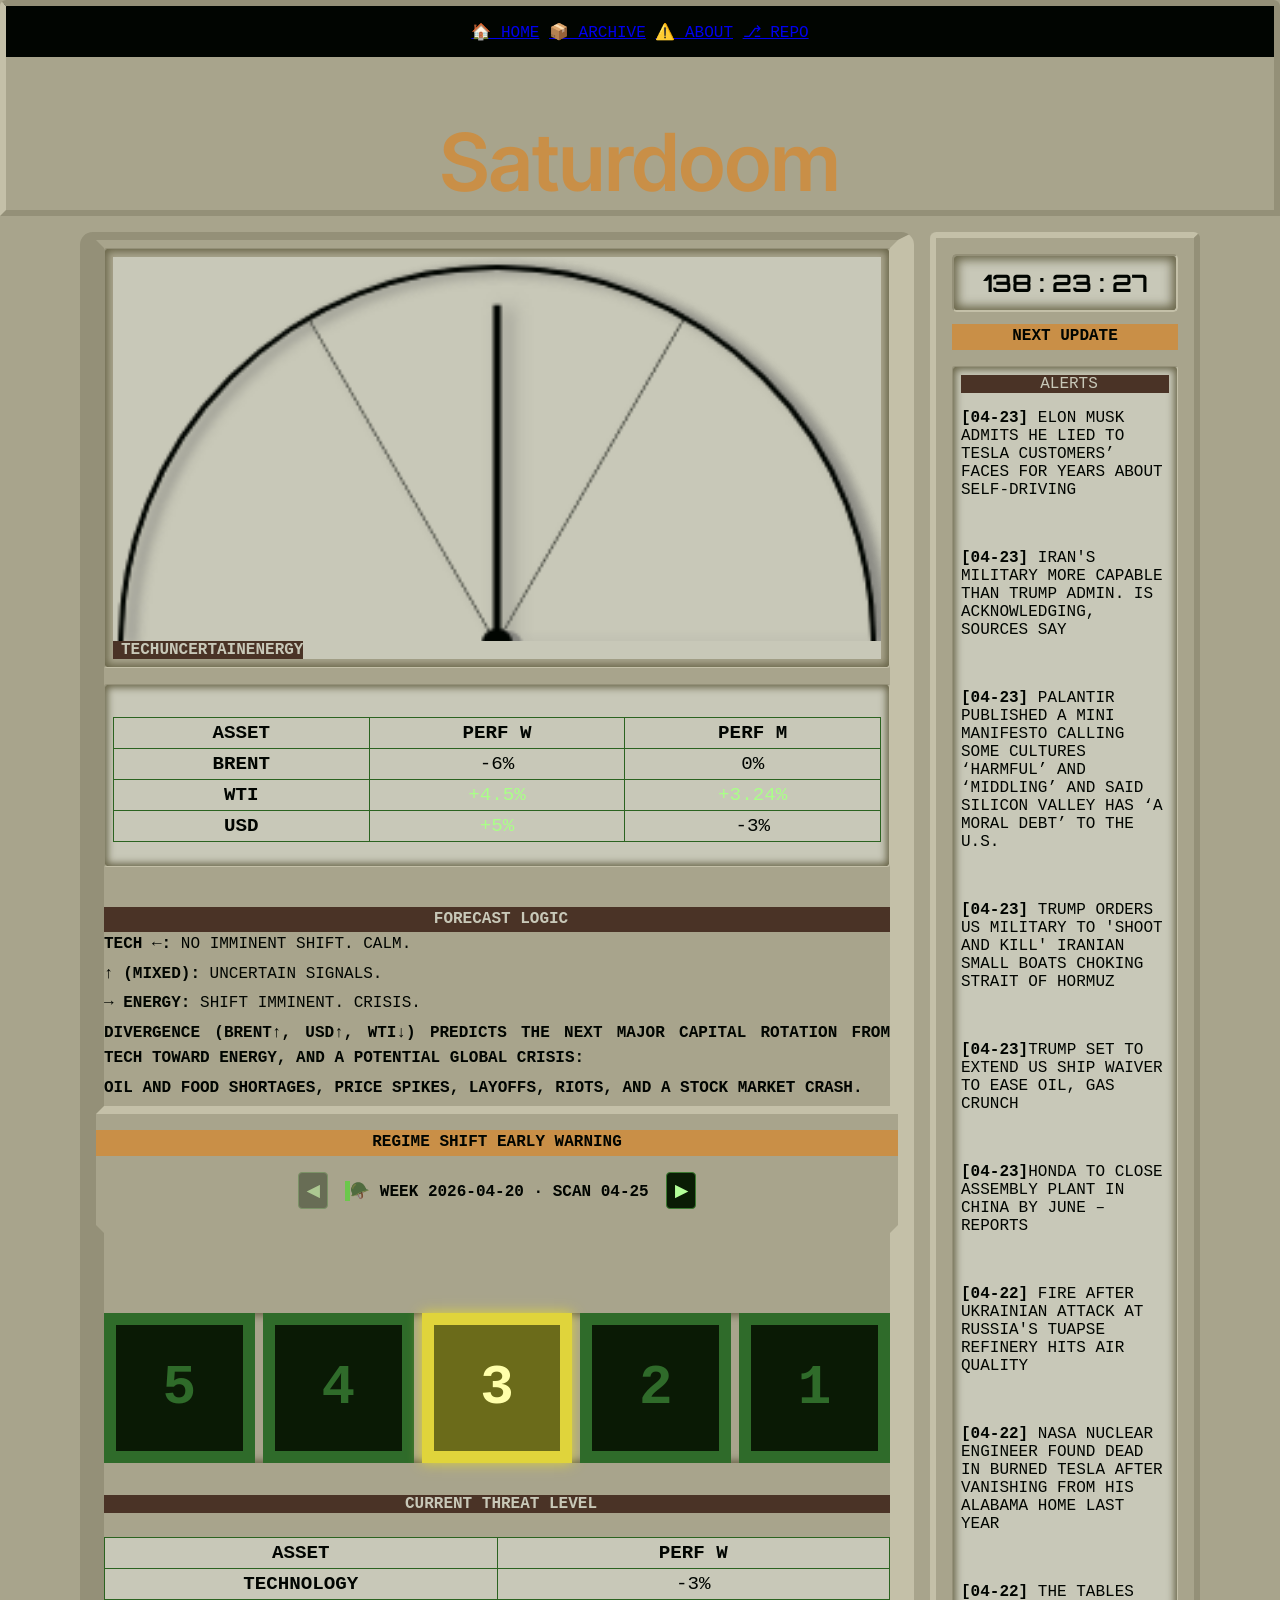
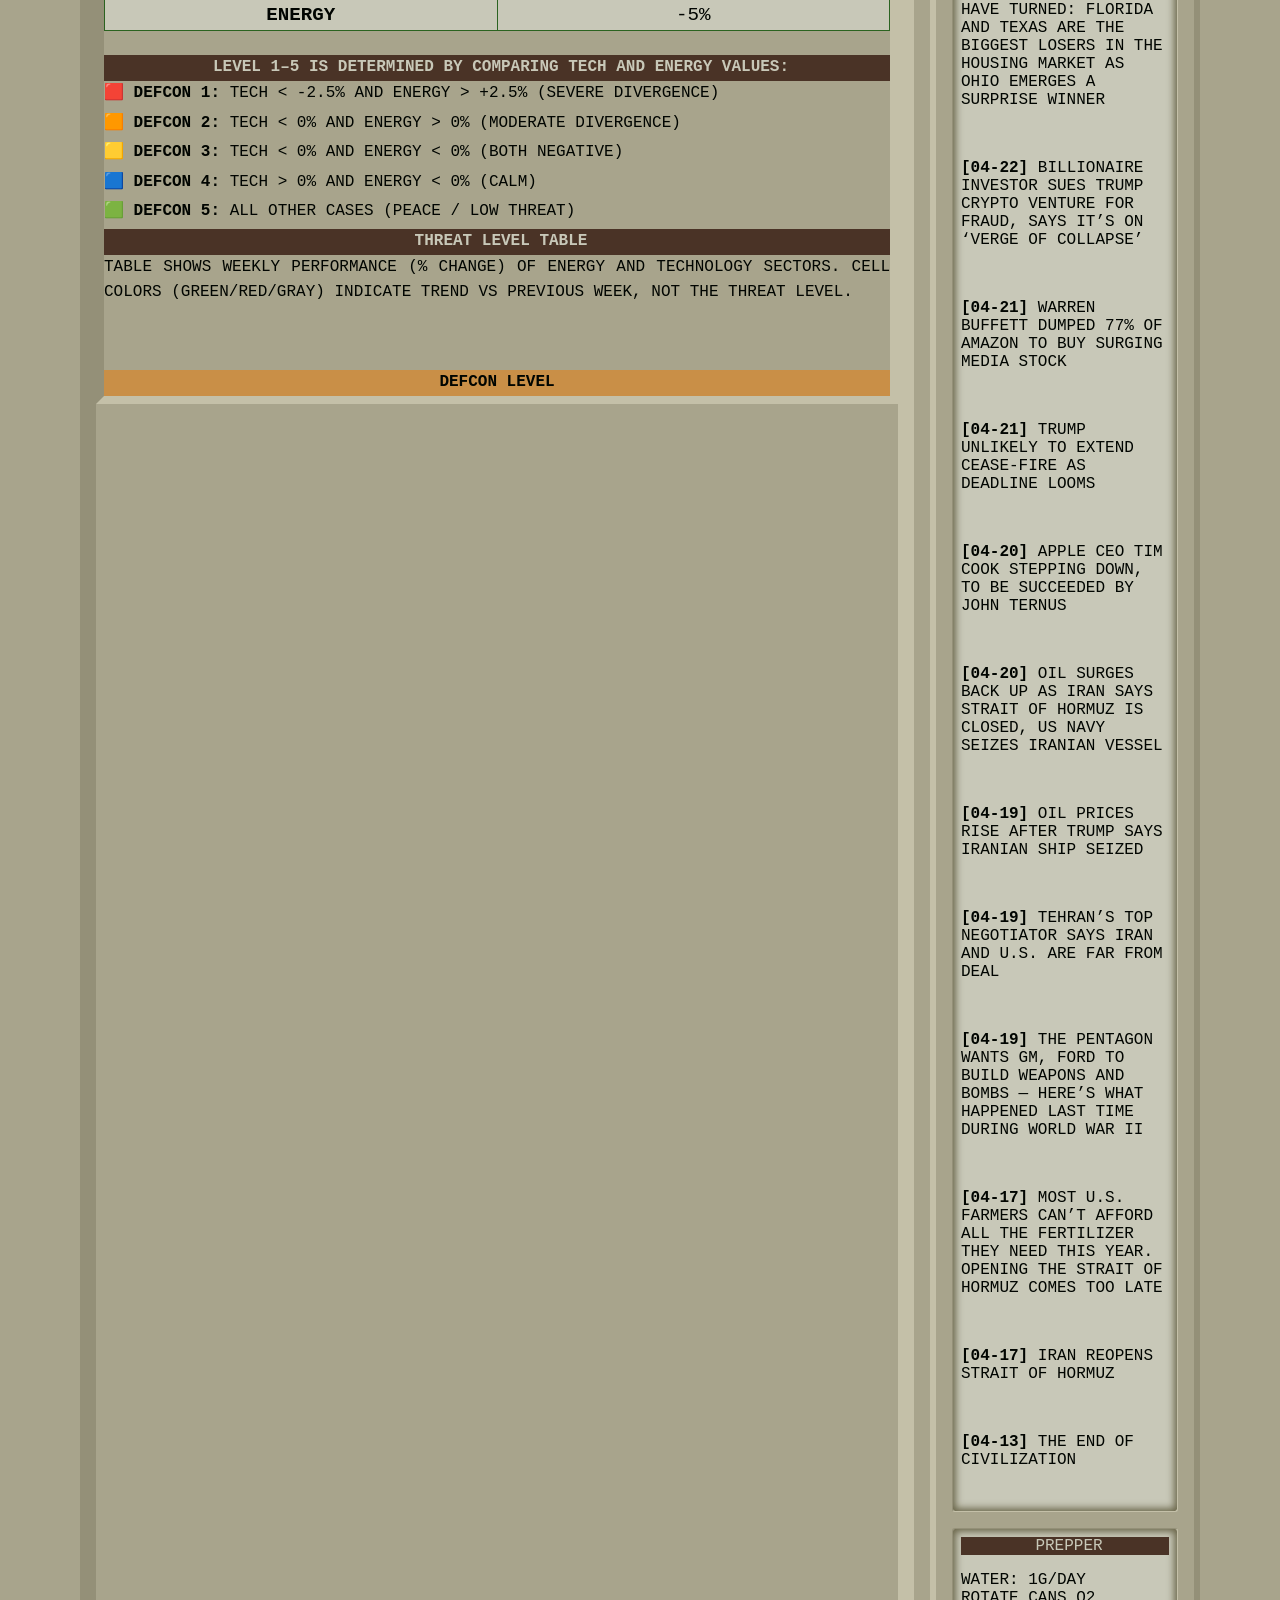
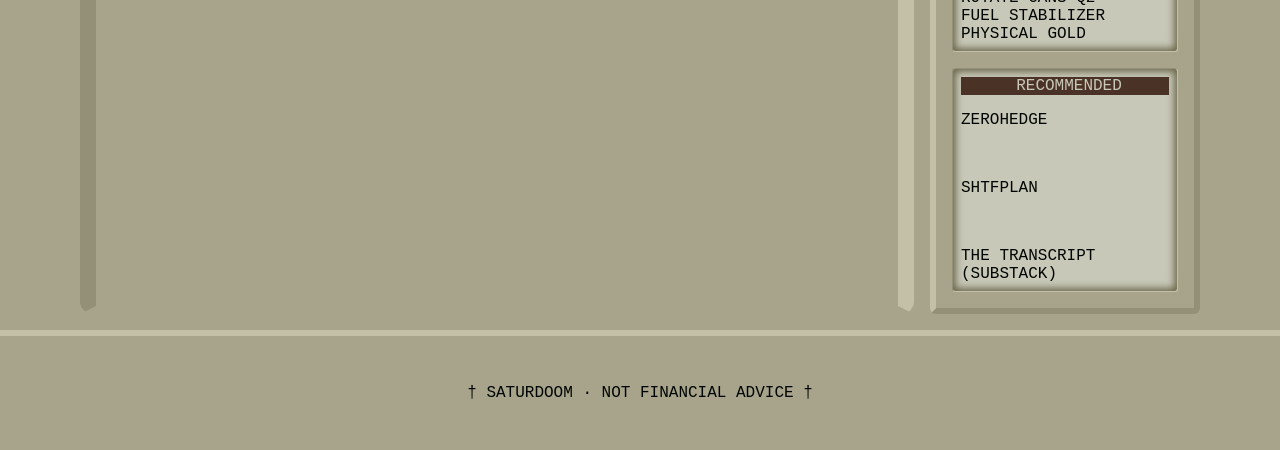
==== commit 72bbf1d5: "commit: Unify week navigation buttons and date header for both panels without altering drawGauge" ====
--- a/index.html
+++ b/index.html
@@ -12,47 +12,96 @@
     <body>
         <nav id="navbar-placeholder"></nav>
         <header>Saturdoom</header>
+
         <main>
+            <!-- Regime Shift Gauge -->
             <div class="main-container debug-border">
+                <div class="gauge-container">
+                    <div class="carousel-container">
+                        <div class="carousel-week-contenta">
+                            <div class="giro-direction">
+                                <canvas id="gaugeCanvas" class="debug-border"></canvas>
+                                <div class="giro-graphic">
+                                    <div class="secondary-label gauge-label debug-border">
+                                        <p><strong>TECH</strong></p>
+                                        <p><strong>UNCERTAIN</strong></p>
+                                        <p><strong>ENERGY</strong></p>
+                                    </div>
+                                </div>
+
+                            </div>
+                        </div>                                                    
+                    </div>      
+                </div>
+
+                <!-- Regime Shift Table -->
                 <div class="lcd-screen">
-                    <p>Lorem ipsum dolor sit amet, consectetur adipiscing elit, sed do eiusmod tempor incididunt ut labore et dolore magna aliqua. Ut enim ad minim veniam, quis nostrud exercitation ullamco laboris nisi ut aliquip ex ea commodo consequat. Duis aute irure dolor in reprehenderit in voluptate velit esse cillum dolore eu fugiat nulla pariatur. Excepteur sint occaecat cupidatat non proident, sunt in culpa qui officia deserunt mollit anim id est laborum.</p>
+                    <div class="giro-table-container debug-border">
+                        <table class="tracking-table mini" id="giroTable">
+                        <thead><tr><th>ASSET</th><th>Perf W</th><th>Perf M</th></tr></thead>
+                        <tbody id="giroTableBody"></tbody>
+                        </table>
+                    </div>
+
                 </div>
-                    <span class="primary-label"><strong>Regime Shift Early Warning</strong></span>
+
+                <div class="table-label">
+                    <div class="secondary-label"><strong>Forecast Logic</strong></div>
                     <p><strong>TECH ←:</strong> no imminent shift. Calm.</p>
                     <p><strong>↑ (MIXED):</strong> uncertain signals.</p>
                     <p><strong>→ ENERGY:</strong> shift imminent. Crisis.</p>
-                <div class="lcd-screen">
-                    <p>Lorem ipsum dolor sit amet, consectetur adipiscing elit, sed do eiusmod tempor incididunt ut labore et dolore magna aliqua. Ut enim ad minim veniam, quis nostrud exercitation ullamco laboris nisi ut aliquip ex ea commodo consequat. Duis aute irure dolor in reprehenderit in voluptate velit esse cillum dolore eu fugiat nulla pariatur. Excepteur sint occaecat cupidatat non proident, sunt in culpa qui officia deserunt mollit anim id est laborum.</p>
-                </div>
-                    <span class="primary-label"><strong>Forecast Logic</strong></span>
-                    <p><strong>Divergence (Brent↑, USD↑, WTI↓) predicts the next major capital rotation from Tech toward Energy, and a potential global crisis:</strong></p><p>Oil and food shortages, price spikes, layoffs, riots, and a stock market crash.</p>
+                    <p><strong>Divergence (Brent↑, USD↑, WTI↓) predicts the next major capital rotation from Tech toward Energy, and a potential global crisis:</strong></p>
+                    <p><strong>Oil and food shortages, price spikes, layoffs, riots, and a stock market crash.</strong></p>
                 </div>
             </div>
+            <span class="primary-label"><strong>Regime Shift Early Warning</strong></span>
+
+            <!-- Date & Buttons -->
+            <div>
+                <button class="carousel-btn prev debug-border" id="prevWeekBtn">◀</button>
+                <div class="week-header current-date" id="weekDateHeader"></div>
+                <button class="carousel-btn next debug-border" id="nextWeekBtn">▶</button>
+            </div>
+
+            <!-- Panel DEFCON -->
             <div class="main-container debug-border">
-                <div class="defcon-container">
+                <!--<div class="defcon-panel">-->
+                <div class="carousel-week-contentb">
+                    <div class="defcon-container debug-border">
+                        <div class="defcon-level" data-level="5">5</div>
+                        <div class="defcon-level" data-level="4">4</div>
+                        <div class="defcon-level" data-level="3">3</div>
+                        <div class="defcon-level" data-level="2">2</div>
+                        <div class="defcon-level" data-level="1">1</div>
+                    </div>
+                                        
 
-                        <span class="defcon-level" data-level="5">5</span>
-                        <span class="defcon-level" data-level="4">4</span>
-                        <span class="defcon-level" data-level="3">3</span>
-                        <span class="defcon-level" data-level="2">2</span>
-                        <span class="defcon-level" data-level="1">1</span>
+                    <div class="secondary-label debug-border"><strong>CURRENT THREAT LEVEL</strong></div>                    
+                    <div class="mini-table-container debug-border">
+                        <table class="tracking-table mini" id="weekTable">
+                        <thead><tr><th>ASSET</th><th>Perf W</th></tr></thead>
+                        <tbody id="weekTableBody"></tbody>
+                        </table>
+                    </div>
+                    <div class="table-label">
+                        <div class="secondary-label"><strong>Level 1–5 is Determined by Comparing Tech and Energy Values:</strong></div>
+                        <p>🟥 <strong>DEFCON 1:</strong> Tech < -2.5% AND Energy > +2.5% (severe divergence)</p>
+                        <p>🟧 <strong>DEFCON 2:</strong> Tech < 0% AND Energy > 0% (moderate divergence)</p>
+                        <p>🟨 <strong>DEFCON 3:</strong> Tech < 0% AND Energy < 0% (both negative)</p>
+                        <p>🟦 <strong>DEFCON 4:</strong> Tech > 0% AND Energy < 0% (calm)</p>
+                        <p>🟩 <strong>DEFCON 5:</strong> all other cases (peace / low threat)</p>
+                        <div class="secondary-label"><strong>Threat Level Table</strong></div>
+                        <div>Table shows weekly performance (% change) of Energy and Technology sectors. Cell colors (green/red/gray) indicate trend vs previous week, not the threat level.</div>
+                    </div>
+            </div>
+
+
+                <span class="primary-label"><strong>DEFCON Level</strong></span>
 
                 </div>
-                    <span class="primary-label"><strong>DEFCON Level</strong></span>
-                    <p><strong>TECH ←:</strong> no imminent shift. Calm.</p>
-                    <p><strong>↑ (MIXED):</strong> uncertain signals.</p>
-                    <p><strong>→ ENERGY:</strong> shift imminent. Crisis.</p>
-                <div class="lcd-screen">
-                    <p>Lorem ipsum dolor sit amet, consectetur adipiscing elit, sed do eiusmod tempor incididunt ut labore et dolore magna aliqua. Ut enim ad minim veniam, quis nostrud exercitation ullamco laboris nisi ut aliquip ex ea commodo consequat. Duis aute irure dolor in reprehenderit in voluptate velit esse cillum dolore eu fugiat nulla pariatur. Excepteur sint occaecat cupidatat non proident, sunt in culpa qui officia deserunt mollit anim id est laborum.</p>
-                </div>
-                    <span class="primary-label"><strong>Level 1–5 is Determined by Comparing Both Values:</strong></span>
-                    <p>🟥 <strong>DEFCON 1:</strong> Tech < -2.5% AND Energy > +2.5% (severe divergence)</p>
-                    <p>🟧 <strong>DEFCON 2:</strong> Tech < 0% AND Energy > 0% (moderate divergence)</p>
-                    <p>🟨 <strong>DEFCON 3:</strong> Tech < 0% AND Energy < 0% (both negative)</p>
-                    <p>🟦 <strong>DEFCON 4:</strong> Tech > 0% AND Energy < 0% (calm)</p>
-                    <p>🟩 <strong>DEFCON 5:</strong> all other cases (peace / low threat)</p>
-                </div>
             </div>
+
+
         </main>
 
         <aside>
--- a/style.css
+++ b/style.css
@@ -18,7 +18,7 @@
   --text-green: #b3ff99;
   --text-orange: #ffcc77;
   --up-green: #aaff88;
-  --down-red: #ff7b7b;
+  --dark: #010501;
   --neutral-grey: #c9c97a;
   --dashed-green: #4a8c3a;
   --console-print: #c4b47c;
@@ -56,7 +56,7 @@
   font-family: 'Courier New', 'VT323', monospace;
   text-align: center;
   text-transform: uppercase;
-  color: var(--paint-sepia-medium);
+  color: var(--dark);
 }
 body {
   display: grid;
@@ -120,12 +120,49 @@
 
 main {
   grid-area: main;
+  display: grid;
+  grid-template-columns: 1fr;
+  align-content: start;  /* o align-self: start; */
+  gap: 1em;
   background-color: var(--console-panel-medium);
-  border-top: .4rem solid var(--console-panel-dark);
-  border-right: .4rem solid var(--console-panel-light);
-  border-left: .4rem solid var(--console-panel-dark);
-  border-bottom: .4rem solid var(--console-panel-light);  border-radius: .8rem;
+  border-top: .5em solid var(--console-panel-dark);
+  border-right: 1em solid var(--console-panel-light);
+  border-left: 1em solid var(--console-panel-dark);
+  border-bottom: .5em solid var(--console-panel-medium);  border-radius: .8rem;
   margin: 1em 1em 1em 5em;
+}
+.main-container {
+  display: grid;
+  gap: 1em;
+  /*background-color: black;*/
+  border-top: .5em solid var(--console-panel-medium);
+  border-right: .5em solid var(--console-panel-light);
+  border-bottom: .5em solid var(--console-panel-light);
+  border-left: .5em solid var(--console-panel-dark);
+  /*margin-bottom: .5em;*/
+}
+.defcon-container, .gauge-container {
+  justify-content: center;
+  color: var(--dark);
+  padding: 0.5em;
+  /*background: var(--console-panel-light);*/
+  box-shadow: inset .1em .1em .5em var(--console-panel-shadow),  /* sombra clara izquierda */
+              inset -.1em -.1em .5em var(--console-panel-shadow);  /* sombra oscura derecha */
+  border-top: .1em solid var(--console-panel-dark);
+  border-right: .1em solid var(--console-panel-light);
+  border-bottom: .1em solid var(--console-panel-light);
+  border-left: .1em solid var(--console-panel-dark);
+  border-radius: .2em;
+  margin: 0;
+}
+.defcon-level {
+  font-size: 3.5rem;
+  font-weight: bold;
+  font-family: 'Courier New', monospace;
+  border: .75rem solid #2f6b2a;
+  background-color: #0a1a05;
+  color: #2f6b2a;
+  transition: all 0.2s ease;
 }
 aside {
   grid-area: sidebar;
@@ -184,10 +221,48 @@
 }
 
 .secondary-label {
+  display: flex;
+  justify-content: space-evenly;
   color: var(--lcd-white-off);
   padding: 0 0 0 .5em;
   background-color: var(--paint-sepia-dark);
 }
+
+/* --------- Tables --------- */
+.tracking-table.mini {
+  /*width: 100%;*/
+  /*max-width: none;*/
+  /*margin: 0 auto;*/
+  /*font-size: 1.4rem;*/
+  border-collapse: collapse;
+  table-layout: fixed;
+}
+.tracking-table.mini th,
+.tracking-table.mini td {
+  /*width: 50%;*/
+  /*font-size: 1.2rem;*/
+  /*padding: .25rem .25rem;*/
+  /*border: 1px solid var(--trtd);*/
+  /*text-align: center;*/
+}
+.tracking-table.mini th {
+  background: var(--lcd-white-off);
+  color: var(--dark);
+  text-transform: uppercase;
+}
+.tracking-table.mini td {
+  background: var(--lcd-white-off);
+}
+.tracking-table.mini td:first-child,
+.tracking-table.mini th:first-child {
+  text-align: center;
+}
+.tracking-table.mini td:last-child,
+.tracking-table.mini th:last-child {
+  text-align: center;
+}
+
+
 
 .box {
   color: var(--text-green);
@@ -234,6 +309,304 @@
 
 }
 
+/* ESTILOS VIEJOS */
+/* También para los textos dentro de .table-label */
+.table-label p {
+  margin-bottom: 0.25rem;
+}
+/* ---------- GIRO PANEL SPECIFIC ---------- */
+
+/* .giro-direction canvas {
+  display:block;
+  margin: 0;
+  background: transparent;
+} */
+#gaugeCanvas {
+  width: 100%;
+  height: 100%;
+  display: block;
+  margin: 0 auto;
+}
+.giro-direction {
+  display: flex;
+  flex-direction: column;
+  align-items: center;
+  /*justify-content: space-between;*/
+  margin: 0;
+  height: 100%;
+  background: var(--lcd-white-off);
+  border: none;
+  /*border: 1px solid var(--border-green);*/
+  padding: 0;
+  /*border-radius: 4px;*/
+}
+
+.giro-graphic {
+  display: flex;
+  flex-direction: row;
+  width: 100%;
+  height: auto;
+}
+
+.dir-label {
+  width: 100%;
+  font-weight: bold;
+  font-size: 1rem;
+  color: var(--text-green);
+}
+.dir-label.left,
+.dir-label.right {
+  flex: 1;
+  text-align:justify;
+  margin: 1rem 0 0 0;
+}
+/*.dir-label.left { margin-right: auto; }*/
+.dir-label.right { margin-left: auto; }
+.dir-arrow {
+  font-size: 9rem;
+  font-weight: bold;
+  margin: 0 1rem;
+  transition: all 0.2s;
+}
+.dir-arrow {
+  flex: 0 auto;
+}
+.dir-label.left {
+  color: var(--text-green);   /* mismo verde que DEFCON 5 */
+}
+.dir-label.right {
+  color: #ffaaaa;   /* mismo rojo que DEFCON 1 */
+}
+.dir-arrow.arrow-left { color: #88ff88; }
+.dir-arrow.arrow-up   { color: #ffff88; }
+.dir-arrow.arrow-right{ color: #ff8888; }
+
+/* tables inside giro panel */
+.giro-table-container {
+  margin: 0;
+}
+.tracking-table {
+  width: 100%;
+  border-collapse: collapse;
+  background: var(--lcd-white-off);
+  font-size: 0.85rem;
+}
+.th {
+  background: var(--lcd-white-off);
+  border: 1px solid var(--dark);
+  text-transform: uppercase;
+  letter-spacing: 1px;
+  font-weight: bold;
+  color: var(--dark);
+}
+.tracking-table th,
+.tracking-table td {
+  border: 1px solid var(--dark);
+  padding: .25rem .25rem;
+  text-align: center;
+  background: var(--lcd-white-off);
+}
+.asset {
+  text-align: left;
+  font-weight: bold;
+  padding-left: 10px;
+  background: var(--lcd-white-off);
+}
+
+/* color classes for performance (trend vs previous week) */
+.up {
+  color: var(--up-green);
+}
+.down {
+  color: var(--dark);
+}
+.neutral {
+  color: var(--neutral-grey);
+}
+/* ---------- DEFCON SPECIFIC ---------- */
+.defcon-container {
+  display: flex;
+  justify-content: space-between;
+  gap: 0.5rem;
+  width: 100%;
+  background: transparent;
+  border: none;
+  padding: 0;
+  margin: 2em 0;
+}
+
+.defcon-level {
+  flex: 1;
+  aspect-ratio: 1 / 1;
+  display: flex;
+  align-items: center;
+  justify-content: center;
+  font-size: 3.5rem;
+  font-weight: bold;
+  font-family: 'Courier New', monospace;
+  border: .75rem solid #2f6b2a;
+  background-color: #0a1a05;
+  color: #2f6b2a;
+  transition: all 0.2s ease;
+}
+.defcon-label {
+  margin: 1rem 0 .5rem 0;
+  font-size: 1rem;
+  letter-spacing: 0.3rem;
+  color: #7cb05c;
+  text-transform: uppercase;
+  text-align: center;
+}
+
+/* active DEFCON levels (colors match emojis) */
+.defcon-level.active[data-level="5"] {
+  background-color: #1a5a1a;
+  border-color: #6bc84b;
+  color: var(--text-green);
+  box-shadow: 0 0 12px #6bc84b;
+}
+.defcon-level.active[data-level="4"] {
+  background-color: #1a3a5a;   /* blue (matches 🟦) */
+  border-color: #4488cc;
+  color: #ccddff;
+  box-shadow: 0 0 12px #4488cc;
+}
+.defcon-level.active[data-level="3"] {
+  background-color: #6b6b1a;
+  border-color: #e0d43b;
+  color: #ffffaa;
+  box-shadow: 0 0 12px #e0d43b;
+}
+.defcon-level.active[data-level="2"] {
+  background-color: #8b4a1a;
+  border-color: #ffa055;
+  color: #ffcc99;
+  box-shadow: 0 0 12px #ffa055;
+}
+.defcon-level.active[data-level="1"] {
+  background-color: #8b1a1a;
+  border-color: #ff5555;
+  color: #ffaaaa;
+  box-shadow: 0 0 16px #ff5555;
+}
+/* Mayor interlineado para textos explicativos */
+.defcon-label + div,
+.table-label {
+  line-height: 1.6;
+  margin-top: 1.5rem;
+  text-align: justify;
+}
+/* ---------- COMMON PANEL STYLES (DEFCON & GIRO) ---------- */
+.defcon-panel {
+  display: flex;
+  flex-direction: column;
+  justify-content: space-between;
+  padding: 0;
+  /*margin: 2rem 0;*/
+  /* equal height for both panels */
+  min-height: 944px;
+  max-height: 844px;
+  background: var(--panel-bg);
+  border: 2px solid var(--border-green) ;
+  border-radius: 1rem;  
+}
+
+/* carousel container (shared) */
+.carousel-container {
+  display: flex;
+  align-items: center;
+  /*justify-content: space-between;*/
+  height:100%;
+  gap: 0;
+}
+
+.carousel-week-contenta {
+  display: block;
+  text-align: left;
+  width: 100%;
+  margin: 0;
+}
+.carousel-week-contentb {
+  display: block;
+  text-align: left;
+  width: 100%;
+  height: 100%;
+  0;
+  padding: 3rem 0
+}
+/* navigation buttons (shared) */
+.carousel-btn {
+  user-select: none;
+  font-size: 1rem;
+  font-weight: bold;
+  color: var(--text-green);
+  cursor: pointer;
+  transition: 0.2s;
+  padding: 0.5rem 0.5rem;
+  background: var(--panel-bg);
+  border: 1px solid var(--border-green);
+  border-radius: 4px;
+  margin: 0 .5rem 0 .5rem;
+}
+.carousel-btn:hover {
+  background: #1a3a10;
+  color: #ffffaa;
+}
+
+.carousel-btn.disabled,
+.carousel-btn:disabled {
+  opacity: 0.4;
+  cursor: not-allowed;
+  pointer-events: none;
+}
+
+/* week header (date) */
+.week-header {
+  background: var(--bg-dark);
+  display: inline-block;
+  padding: 0;
+  margin: 0;
+  border-left: 5px solid #6bc84b;
+  font-size: 1rem;
+  font-weight: bold;
+}
+/* ---------- MINI TABLE (inside DEFCON panel) ---------- */
+.mini-table-container, .giro-table-container {
+  width: 100%;
+  margin: 1.5rem 0 1rem 0;
+}
+.tracking-table.mini {
+  width: 100%;
+  max-width: none;
+  margin: 0 auto;
+  font-size: 1.4rem;
+  border-collapse: collapse;
+  table-layout: fixed;
+}
+.tracking-table.mini th,
+.tracking-table.mini td {
+  width: 50%;
+  font-size: 1.2rem;
+  padding: .25rem .25rem;
+  border: 1px solid var(--trtd);
+  text-align: center;
+}
+.tracking-table.mini th {
+  background: var(--lcd-white-off);
+  color: var(--dark);
+  text-transform: uppercase;
+}
+.tracking-table.mini td {
+  background: var(--lcd-white-off);
+}
+.tracking-table.mini td:first-child,
+.tracking-table.mini th:first-child {
+  text-align: center;
+}
+.tracking-table.mini td:last-child,
+.tracking-table.mini th:last-child {
+  text-align: center;
+}
 /* Efecto scanline monitores (líneas horizontales tipo monitor retro) */
 .scanline {
   position: relative;
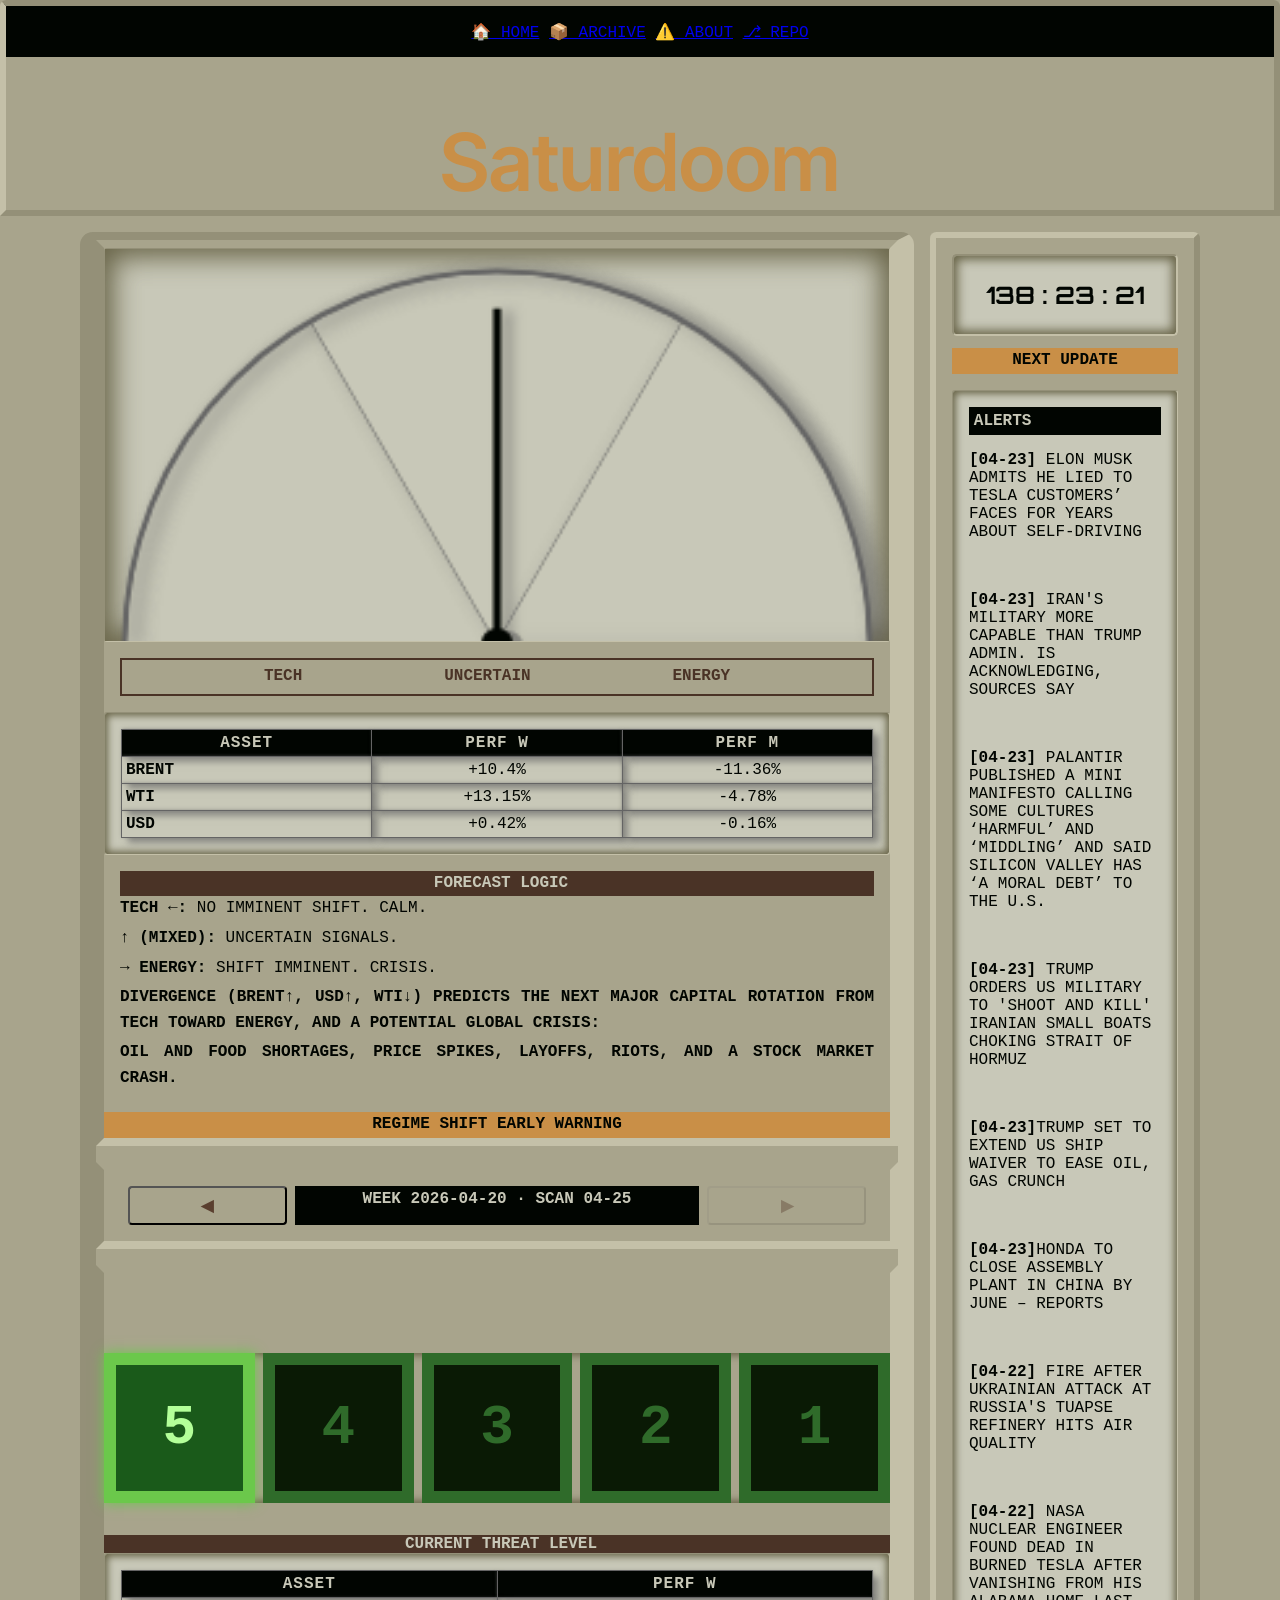
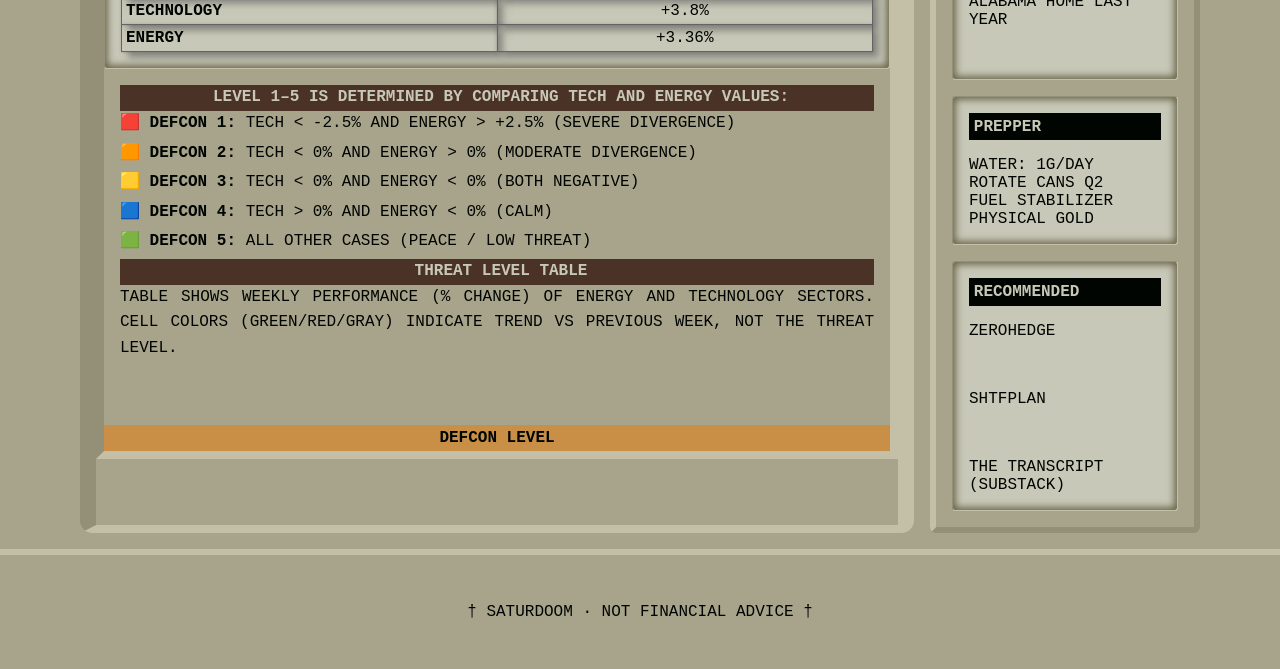
==== commit 1db3310a: "WIP: update css style on index page - aside lcd-label" ====
--- a/index.html
+++ b/index.html
@@ -17,32 +17,29 @@
             <!-- Regime Shift Gauge -->
             <div class="main-container debug-border">
                 <div class="gauge-container">
-                    <div class="carousel-container">
-                        <div class="carousel-week-contenta">
-                            <div class="giro-direction">
-                                <canvas id="gaugeCanvas" class="debug-border"></canvas>
-                                <div class="giro-graphic">
-                                    <div class="secondary-label gauge-label debug-border">
-                                        <p><strong>TECH</strong></p>
-                                        <p><strong>UNCERTAIN</strong></p>
-                                        <p><strong>ENERGY</strong></p>
-                                    </div>
-                                </div>
+                    <!--<div class="carousel-container">-->
+                        <!--<div class="carousel-week-contenta">-->
+                            <div class="giro-direction debug-border">
+                                <canvas id="gaugeCanvas"></canvas>
+                            </div>
+                        <!--</div>-->                                                 
+                    <!--</div>-->   
+                </div>
 
-                            </div>
-                        </div>                                                    
-                    </div>      
+                <div class="table-label">
+                    <div class="tertiary-label">
+                        <p><strong>TECH</strong></p>
+                        <p><strong>UNCERTAIN</strong></p>
+                        <p><strong>ENERGY</strong></p>
+                    </div>
                 </div>
 
                 <!-- Regime Shift Table -->
-                <div class="lcd-screen">
-                    <div class="giro-table-container debug-border">
-                        <table class="tracking-table mini" id="giroTable">
-                        <thead><tr><th>ASSET</th><th>Perf W</th><th>Perf M</th></tr></thead>
-                        <tbody id="giroTableBody"></tbody>
-                        </table>
-                    </div>
-
+                <div class="lcd-screen debug-border">
+                    <table class="tracking-table" id="giroTable">
+                    <thead><tr><th>ASSET</th><th>Perf W</th><th>Perf M</th></tr></thead>
+                    <tbody id="giroTableBody"></tbody>
+                    </table>
                 </div>
 
                 <div class="table-label">
@@ -53,13 +50,14 @@
                     <p><strong>Divergence (Brent↑, USD↑, WTI↓) predicts the next major capital rotation from Tech toward Energy, and a potential global crisis:</strong></p>
                     <p><strong>Oil and food shortages, price spikes, layoffs, riots, and a stock market crash.</strong></p>
                 </div>
+                <div class="primary-label"><strong>Regime Shift Early Warning</strong></div>
+
             </div>
-            <span class="primary-label"><strong>Regime Shift Early Warning</strong></span>
 
             <!-- Date & Buttons -->
-            <div>
+            <div class="main-container date-buttons">
                 <button class="carousel-btn prev debug-border" id="prevWeekBtn">◀</button>
-                <div class="week-header current-date" id="weekDateHeader"></div>
+                <span class="current-date" id="weekDateHeader"></span>
                 <button class="carousel-btn next debug-border" id="nextWeekBtn">▶</button>
             </div>
 
@@ -76,13 +74,17 @@
                     </div>
                                         
 
-                    <div class="secondary-label debug-border"><strong>CURRENT THREAT LEVEL</strong></div>                    
-                    <div class="mini-table-container debug-border">
-                        <table class="tracking-table mini" id="weekTable">
+                    <div class="secondary-label debug-border"><strong>CURRENT THREAT LEVEL</strong></div>
+                    
+                    <div class="lcd-screen debug-border">                   
+                        <table class="tracking-table" id="weekTable">
                         <thead><tr><th>ASSET</th><th>Perf W</th></tr></thead>
                         <tbody id="weekTableBody"></tbody>
                         </table>
                     </div>
+
+
+
                     <div class="table-label">
                         <div class="secondary-label"><strong>Level 1–5 is Determined by Comparing Tech and Energy Values:</strong></div>
                         <p>🟥 <strong>DEFCON 1:</strong> Tech < -2.5% AND Energy > +2.5% (severe divergence)</p>
@@ -115,9 +117,9 @@
             </div>
 
             <div class="aside-container debug-border">
-                <div class="lcd-screen">
+                <div class="lcd-screen links-container">
                     <p>
-                        <span class="secondary-label">Alerts</span>
+                        <span class="lcd-label">Alerts</span>
                         <a href="https://finance.yahoo.com/sectors/technology/articles/elon-musk-admits-lied-tesla-185650996.html" target="_blank"><strong>[04-23]</strong> Elon Musk Admits He Lied to Tesla Customers’ Faces for Years About Self-Driving</a><br>
                         <a href="https://www.yahoo.com/news/articles/iran-more-capable-trump-admin-154441067.html" target="_blank"><strong>[04-23]</strong> Iran's military more capable than Trump admin. is acknowledging, sources say</a><br>
                         <a href="https://www.yahoo.com/finance/sectors/technology/articles/palantir-published-mini-manifesto-calling-070100565.html" target="_blank"><strong>[04-23]</strong> Palantir published a mini manifesto calling some cultures ‘harmful’ and ‘middling’ and said Silicon Valley has ‘a moral debt’ to the U.S.</a><br>
@@ -126,7 +128,7 @@
                         <a href="https://finance.yahoo.com/sectors/technology/articles/honda-close-assembly-plant-china-085137353.html" target="_blank"><strong>[04-23]</strong>Honda to close assembly plant in China by June – reports</a><br>
                         <a href="https://www.yahoo.com/news/articles/fire-ukrainian-attack-russias-tuapse-235635393.html" target="_blank"><strong>[04-22]</strong> Fire after Ukrainian attack at Russia's Tuapse refinery hits air quality</a><br>
                         <a href="https://www.yahoo.com/news/articles/nasa-nuclear-engineer-found-dead-153934395.html" target="_blank"><strong>[04-22]</strong> NASA nuclear engineer found dead in burned Tesla after vanishing from his Alabama home last year</a><br>
-                        <a href="https://finance.yahoo.com/economy/articles/tables-turned-florida-texas-biggest-175326835.html" target="_blank"><strong>[04-22]</strong> The tables have turned: Florida and Texas are the biggest losers in the housing market as Ohio emerges a surprise winner</a><br>
+                        <!--<a href="https://finance.yahoo.com/economy/articles/tables-turned-florida-texas-biggest-175326835.html" target="_blank"><strong>[04-22]</strong> The tables have turned: Florida and Texas are the biggest losers in the housing market as Ohio emerges a surprise winner</a><br>
                         <a href="https://finance.yahoo.com/markets/crypto/articles/breaking-billionaire-investor-sues-trump-002052827.html" target="_blank"><strong>[04-22]</strong> Billionaire Investor Sues Trump Crypto Venture for Fraud, Says It’s on ‘Verge of Collapse’</a><br>
                         <a href="https://finance.yahoo.com/markets/stocks/articles/warren-buffett-dumped-77-amazon-003700673.html" target="_blank"><strong>[04-21]</strong> Warren Buffett dumped 77% of Amazon to buy surging media stock</a><br>
                         <a href="https://www.wsj.com/livecoverage/iran-war-israel-us-strait-hormuz-2026" target="_blank"><strong>[04-21]</strong> Trump Unlikely to Extend Cease-Fire as Deadline Looms</a><br>
@@ -137,14 +139,14 @@
                         <a href="https://finance.yahoo.com/economy/policy/articles/pentagon-wants-gm-ford-build-110500812.html?fr=sycsrp_catchall" target="_blank"><strong>[04-19]</strong> The Pentagon wants GM, Ford to build weapons and bombs — here’s what happened last time during World War II</a><br>
                         <a href="https://www.marketwatch.com/story/most-u-s-farmers-cant-afford-all-the-fertilizer-they-need-this-year-opening-the-strait-of-hormuz-comes-too-late-0aa72790" target="_blank"><strong>[04-17]</strong> Most U.S. farmers can’t afford all the fertilizer they need this year. Opening the Strait of Hormuz comes too late</a><br>
                         <a href="https://x.com/araghchi/status/2045121573124759713" target="_blank"><strong>[04-17]</strong> Iran Reopens Strait of Hormuz</a><br>
-                        <a href="https://thetranscript.substack.com/p/04-13-2026-the-end-of-civilization" target="_blank"><strong>[04-13]</strong> The End of Civilization</a><br>
+                        <a href="https://thetranscript.substack.com/p/04-13-2026-the-end-of-civilization" target="_blank"><strong>[04-13]</strong> The End of Civilization</a><br>-->
                     </p>
                 </div>
             </div>
             <div class="aside-container debug-border" title="Content under construction">
                 <div class="lcd-screen">
                     <p>
-                        <span class="secondary-label">Prepper</span>
+                        <span class="lcd-label">Prepper</span>
 
                         Water: 1g/Day<br>Rotate Cans Q2<br>Fuel Stabilizer<br>Physical Gold
                     </p>
@@ -153,7 +155,7 @@
             <div class="aside-container debug-border">
                 <div class="lcd-screen">
                     <p>
-                        <span class="secondary-label">Recommended</span>
+                        <span class="lcd-label">Recommended</span>
                         <a href="https://www.zerohedge.com/">ZeroHedge</a><br>
                         <a href="https://shtfplan.net">SHTFplan</a><br>
                         <a href="https://thetranscript.substack.com">The Transcript (Substack)</a>
--- a/style.css
+++ b/style.css
@@ -33,6 +33,9 @@
   --lcd-green-off: #4a5c08;
   --lcd-blue-on: #7c9eb2;
   --lcd-blue-off: #4a6a7a;
+  --lcd-icon-dark: #646464;
+  --lcd-digit-dark: #010501;
+  --lcd-shadow: rgba(100, 100, 100, 0.6);
   --orange-paint-light: #e6b87a;
   --orange-paint-medium: #c98f47;
   --orange-paint-dark: #a66f35;
@@ -44,11 +47,11 @@
   --paint-sepia-dark: #4a3326;
   /* Sin Uso */
   --countdown-label: #7cb05c;
-  --defcon-rojo: ;
-  --defcon-naranja: ;
-  --defcon-amarillo: ;
+  --giro-rojo: #ff8888;
+  --giro-amarillo:#ffff88 ;
+  --giro-verde: #88ff88;
   --defcon-azul: #1a3a5a;
-  --defcon-verde: ;
+  
 }
 
 /* ---------- BASE & TYPOGRAPHY ---------- */
@@ -127,25 +130,24 @@
   background-color: var(--console-panel-medium);
   border-top: .5em solid var(--console-panel-dark);
   border-right: 1em solid var(--console-panel-light);
+  border-bottom: .5em solid var(--console-panel-light);  
   border-left: 1em solid var(--console-panel-dark);
-  border-bottom: .5em solid var(--console-panel-medium);  border-radius: .8rem;
+  border-radius: .8rem;
   margin: 1em 1em 1em 5em;
+  
 }
 .main-container {
   display: grid;
-  gap: 1em;
-  /*background-color: black;*/
+  gap: 0;
   border-top: .5em solid var(--console-panel-medium);
   border-right: .5em solid var(--console-panel-light);
   border-bottom: .5em solid var(--console-panel-light);
   border-left: .5em solid var(--console-panel-dark);
-  /*margin-bottom: .5em;*/
-}
-.defcon-container, .gauge-container {
+}
+.gauge-container {
   justify-content: center;
   color: var(--dark);
-  padding: 0.5em;
-  /*background: var(--console-panel-light);*/
+  padding: 0;
   box-shadow: inset .1em .1em .5em var(--console-panel-shadow),  /* sombra clara izquierda */
               inset -.1em -.1em .5em var(--console-panel-shadow);  /* sombra oscura derecha */
   border-top: .1em solid var(--console-panel-dark);
@@ -155,6 +157,33 @@
   border-radius: .2em;
   margin: 0;
 }
+.defcon-container {
+  justify-content: center;
+  color: var(--dark);
+  padding: 0.5em 0.5em 0 0.5em;
+  box-shadow: inset .1em .1em .5em var(--console-panel-shadow),  /* sombra clara izquierda */
+              inset -.1em -.1em .5em var(--console-panel-shadow);  /* sombra oscura derecha */
+  border-top: .1em solid var(--console-panel-dark);
+  border-right: .1em solid var(--console-panel-light);
+  border-bottom: .1em solid var(--console-panel-light);
+  border-left: .1em solid var(--console-panel-dark);
+  border-radius: .2em;
+  margin: 0;
+}
+.date-buttons {
+  display: grid;
+  grid-template-columns: auto auto auto;
+  padding: 1em;
+}
+.current-date {
+  padding: .7em;
+}
+.current-date, .lcd-label{
+  background-color: var(--lcd-digit-dark); 
+  color: var(--lcd-white-off); 
+  font-weight: bold; 
+  padding: .3em;
+}
 .defcon-level {
   font-size: 3.5rem;
   font-weight: bold;
@@ -185,11 +214,11 @@
   gap: .8em;
   border-radius: .2em;
 }
+
 .lcd-screen {
-  color: var(--dark);
-  padding: 0.5em;
-  background: var(--lcd-white-off);
-  /*background: var(--console-panel-light);*/
+  /*color: var(--dark);*/
+  padding: 1em;
+  background-color: var(--lcd-white-off);
   box-shadow: inset .1em .1em .5em var(--console-panel-shadow),  /* sombra clara izquierda */
               inset -.1em -.1em .5em var(--console-panel-shadow);  /* sombra oscura derecha */
   border-top: .1em solid var(--console-panel-dark);
@@ -203,7 +232,15 @@
   text-decoration: none;
   color: var(--dark);
 }
+.lcd-screen p {
+  display: grid;
+  grid-template-columns: 1fr;
+  gap: 1em;
+  text-align: start;
+}
 .clock {
+  display: inline;
+
   font-family: 'Orbitron','Courier New', monospace;
   font-size: 1.5em;
   font-weight: bold;
@@ -213,12 +250,7 @@
   padding: .2em 0 .3em 0;
   background-color: var(--orange-paint-medium);
 }
-.lcd-screen p {
-  display: grid;
-  grid-template-columns: 1fr;
-  gap: 1em;
-  text-align: start;
-}
+
 
 .secondary-label {
   display: flex;
@@ -228,44 +260,43 @@
   background-color: var(--paint-sepia-dark);
 }
 
+.tertiary-label {
+  display: flex;
+  justify-content: space-evenly;
+  color: var(--paint-sepia-dark);
+  padding: .3em 0 0 0;
+  background-color: transparent;
+  border: 2px solid var(--paint-sepia-dark)
+}
+
 /* --------- Tables --------- */
-.tracking-table.mini {
-  /*width: 100%;*/
-  /*max-width: none;*/
-  /*margin: 0 auto;*/
-  /*font-size: 1.4rem;*/
+.tracking-table {
   border-collapse: collapse;
   table-layout: fixed;
-}
-.tracking-table.mini th,
-.tracking-table.mini td {
-  /*width: 50%;*/
-  /*font-size: 1.2rem;*/
-  /*padding: .25rem .25rem;*/
-  /*border: 1px solid var(--trtd);*/
-  /*text-align: center;*/
-}
-.tracking-table.mini th {
-  background: var(--lcd-white-off);
-  color: var(--dark);
-  text-transform: uppercase;
-}
-.tracking-table.mini td {
-  background: var(--lcd-white-off);
-}
-.tracking-table.mini td:first-child,
-.tracking-table.mini th:first-child {
   text-align: center;
-}
-.tracking-table.mini td:last-child,
-.tracking-table.mini th:last-child {
-  text-align: center;
-}
+  /*text-transform: uppercase;*/
+
+}
+
+.tracking-table th {
+  color: var(--dark);
+  background-color: var(--lcd-white-off);
+  box-shadow: 4px 4px 8px var(--lcd--shadow);
+
+ 
+}
+.tracking-table td {
+  background-color: transparent;
+  text-shadow: 1px 1px 4px var(--lcd--shadow);
+  box-shadow: 4px 4px 8px var(--lcd--shadow);
+
+}
+
 
 
 
 .box {
-  color: var(--text-green);
+  color: var(--dark);
   padding: 1em;
   background-color: var(--dark);
   border: 2px solid var(--border-green);
@@ -310,41 +341,28 @@
 }
 
 /* ESTILOS VIEJOS */
-/* También para los textos dentro de .table-label */
-.table-label p {
-  margin-bottom: 0.25rem;
-}
+
 /* ---------- GIRO PANEL SPECIFIC ---------- */
-
-/* .giro-direction canvas {
-  display:block;
-  margin: 0;
-  background: transparent;
-} */
 #gaugeCanvas {
   width: 100%;
   height: 100%;
   display: block;
   margin: 0 auto;
+  background-color: var(--lcd-white-off);
+  box-shadow: inset .1em .1em 2em var(--console-panel-shadow),  /* sombra clara izquierda */
+              inset -.1em -.1em 2em var(--console-panel-shadow);  /* sombra oscura derecha */
 }
 .giro-direction {
-  display: flex;
-  flex-direction: column;
+  display: grid;
   align-items: center;
-  /*justify-content: space-between;*/
-  margin: 0;
   height: 100%;
-  background: var(--lcd-white-off);
-  border: none;
-  /*border: 1px solid var(--border-green);*/
-  padding: 0;
-  /*border-radius: 4px;*/
+  background-color: var(--console-panel-medium);
 }
 
 .giro-graphic {
   display: flex;
   flex-direction: row;
-  width: 100%;
+  justify-content: space-around;
   height: auto;
 }
 
@@ -352,7 +370,7 @@
   width: 100%;
   font-weight: bold;
   font-size: 1rem;
-  color: var(--text-green);
+  color: var(--dark);
 }
 .dir-label.left,
 .dir-label.right {
@@ -372,7 +390,7 @@
   flex: 0 auto;
 }
 .dir-label.left {
-  color: var(--text-green);   /* mismo verde que DEFCON 5 */
+  color: var(--dark);   /* mismo verde que DEFCON 5 */
 }
 .dir-label.right {
   color: #ffaaaa;   /* mismo rojo que DEFCON 1 */
@@ -382,40 +400,53 @@
 .dir-arrow.arrow-right{ color: #ff8888; }
 
 /* tables inside giro panel */
-.giro-table-container {
-  margin: 0;
-}
+
 .tracking-table {
   width: 100%;
+  table-layout: fixed;
   border-collapse: collapse;
-  background: var(--lcd-white-off);
-  font-size: 0.85rem;
-}
-.th {
-  background: var(--lcd-white-off);
-  border: 1px solid var(--dark);
+  max-width: none;
+  font-size: 1em;
+  text-align: center;
   text-transform: uppercase;
-  letter-spacing: 1px;
-  font-weight: bold;
-  color: var(--dark);
-}
+  color: var(--lcd-digit-dark);
+  background-color: transparent;
+  border: .1rem solid var(--lcd-icon-dark);
+  box-shadow: .4rem .4rem .4em var(--lcd-shadow),  /* sombra clara izquierda */
+  margin: 0 auto;
+}
+
 .tracking-table th,
 .tracking-table td {
-  border: 1px solid var(--dark);
+  width: 50%;
   padding: .25rem .25rem;
-  text-align: center;
-  background: var(--lcd-white-off);
-}
+  border: .1rem solid var(--lcd-icon-dark);
+  box-shadow: .4rem .4rem .4em var(--lcd-shadow),  /* sombra clara izquierda */
+              0 0 .2em var(--lcd-shadow);  /* sombra oscura derecha */
+}
+
+.tracking-table th {
+  letter-spacing: 1px;
+  font-weight: bold;
+  color: var(--lcd-white-off);
+  background-color: var(--lcd-digit-dark);
+}
+
+
+
+
+
+
 .asset {
   text-align: left;
   font-weight: bold;
   padding-left: 10px;
-  background: var(--lcd-white-off);
+  background-color: var(--lcd-white-off);
 }
 
 /* color classes for performance (trend vs previous week) */
 .up {
-  color: var(--up-green);
+  color: var(--dark);
 }
 .down {
   color: var(--dark);
@@ -429,7 +460,7 @@
   justify-content: space-between;
   gap: 0.5rem;
   width: 100%;
-  background: transparent;
+  background-color: transparent;
   border: none;
   padding: 0;
   margin: 2em 0;
@@ -493,8 +524,12 @@
 .defcon-label + div,
 .table-label {
   line-height: 1.6;
-  margin-top: 1.5rem;
+  margin: 1em;
   text-align: justify;
+}
+/* También para los textos dentro de .table-label */
+.table-label p {
+  margin-bottom: 0.25rem;
 }
 /* ---------- COMMON PANEL STYLES (DEFCON & GIRO) ---------- */
 .defcon-panel {
@@ -506,7 +541,7 @@
   /* equal height for both panels */
   min-height: 944px;
   max-height: 844px;
-  background: var(--panel-bg);
+  background-color: var(--panel-bg);
   border: 2px solid var(--border-green) ;
   border-radius: 1rem;  
 }
@@ -531,7 +566,7 @@
   text-align: left;
   width: 100%;
   height: 100%;
-  0;
+  
   padding: 3rem 0
 }
 /* navigation buttons (shared) */
@@ -539,17 +574,17 @@
   user-select: none;
   font-size: 1rem;
   font-weight: bold;
-  color: var(--text-green);
+  color: var(--paint-sepia-medium);
   cursor: pointer;
   transition: 0.2s;
   padding: 0.5rem 0.5rem;
-  background: var(--panel-bg);
-  border: 1px solid var(--border-green);
+  background-color: var(--console-panel-medium);
+  /*border: 1px solid var(--border-green);*/
   border-radius: 4px;
   margin: 0 .5rem 0 .5rem;
 }
 .carousel-btn:hover {
-  background: #1a3a10;
+  background-color: #1a3a10;
   color: #ffffaa;
 }
 
@@ -562,7 +597,7 @@
 
 /* week header (date) */
 .week-header {
-  background: var(--bg-dark);
+  background-color: var(--bg-dark);
   display: inline-block;
   padding: 0;
   margin: 0;
@@ -570,68 +605,13 @@
   font-size: 1rem;
   font-weight: bold;
 }
-/* ---------- MINI TABLE (inside DEFCON panel) ---------- */
-.mini-table-container, .giro-table-container {
-  width: 100%;
-  margin: 1.5rem 0 1rem 0;
-}
-.tracking-table.mini {
-  width: 100%;
-  max-width: none;
-  margin: 0 auto;
-  font-size: 1.4rem;
-  border-collapse: collapse;
-  table-layout: fixed;
-}
-.tracking-table.mini th,
-.tracking-table.mini td {
-  width: 50%;
-  font-size: 1.2rem;
-  padding: .25rem .25rem;
-  border: 1px solid var(--trtd);
-  text-align: center;
-}
-.tracking-table.mini th {
-  background: var(--lcd-white-off);
-  color: var(--dark);
-  text-transform: uppercase;
-}
-.tracking-table.mini td {
-  background: var(--lcd-white-off);
-}
-.tracking-table.mini td:first-child,
-.tracking-table.mini th:first-child {
-  text-align: center;
-}
-.tracking-table.mini td:last-child,
-.tracking-table.mini th:last-child {
-  text-align: center;
-}
-/* Efecto scanline monitores (líneas horizontales tipo monitor retro) */
-.scanline {
-  position: relative;
-  overflow: hidden;
-}
-.scanline::after {
-  content: "";
-  position: absolute;
-  top: 0;
-  left: 0;
-  width: 100%;
-  height: 100%;
-  background: repeating-linear-gradient(
-    transparent 0px,
-    transparent 1px,
-    rgba(0,0,0,0.1) 1px,
-    rgba(0,0,0,0.1) 2px
-  );
-  pointer-events: none;
-}
-
-
-
-
+
+
+/*.scroll {
+  max-height: 400px;
+  overflow-y: auto;
+}*/
 
 /*.debug-border {
   border: 2px solid red;
-}*/
+}
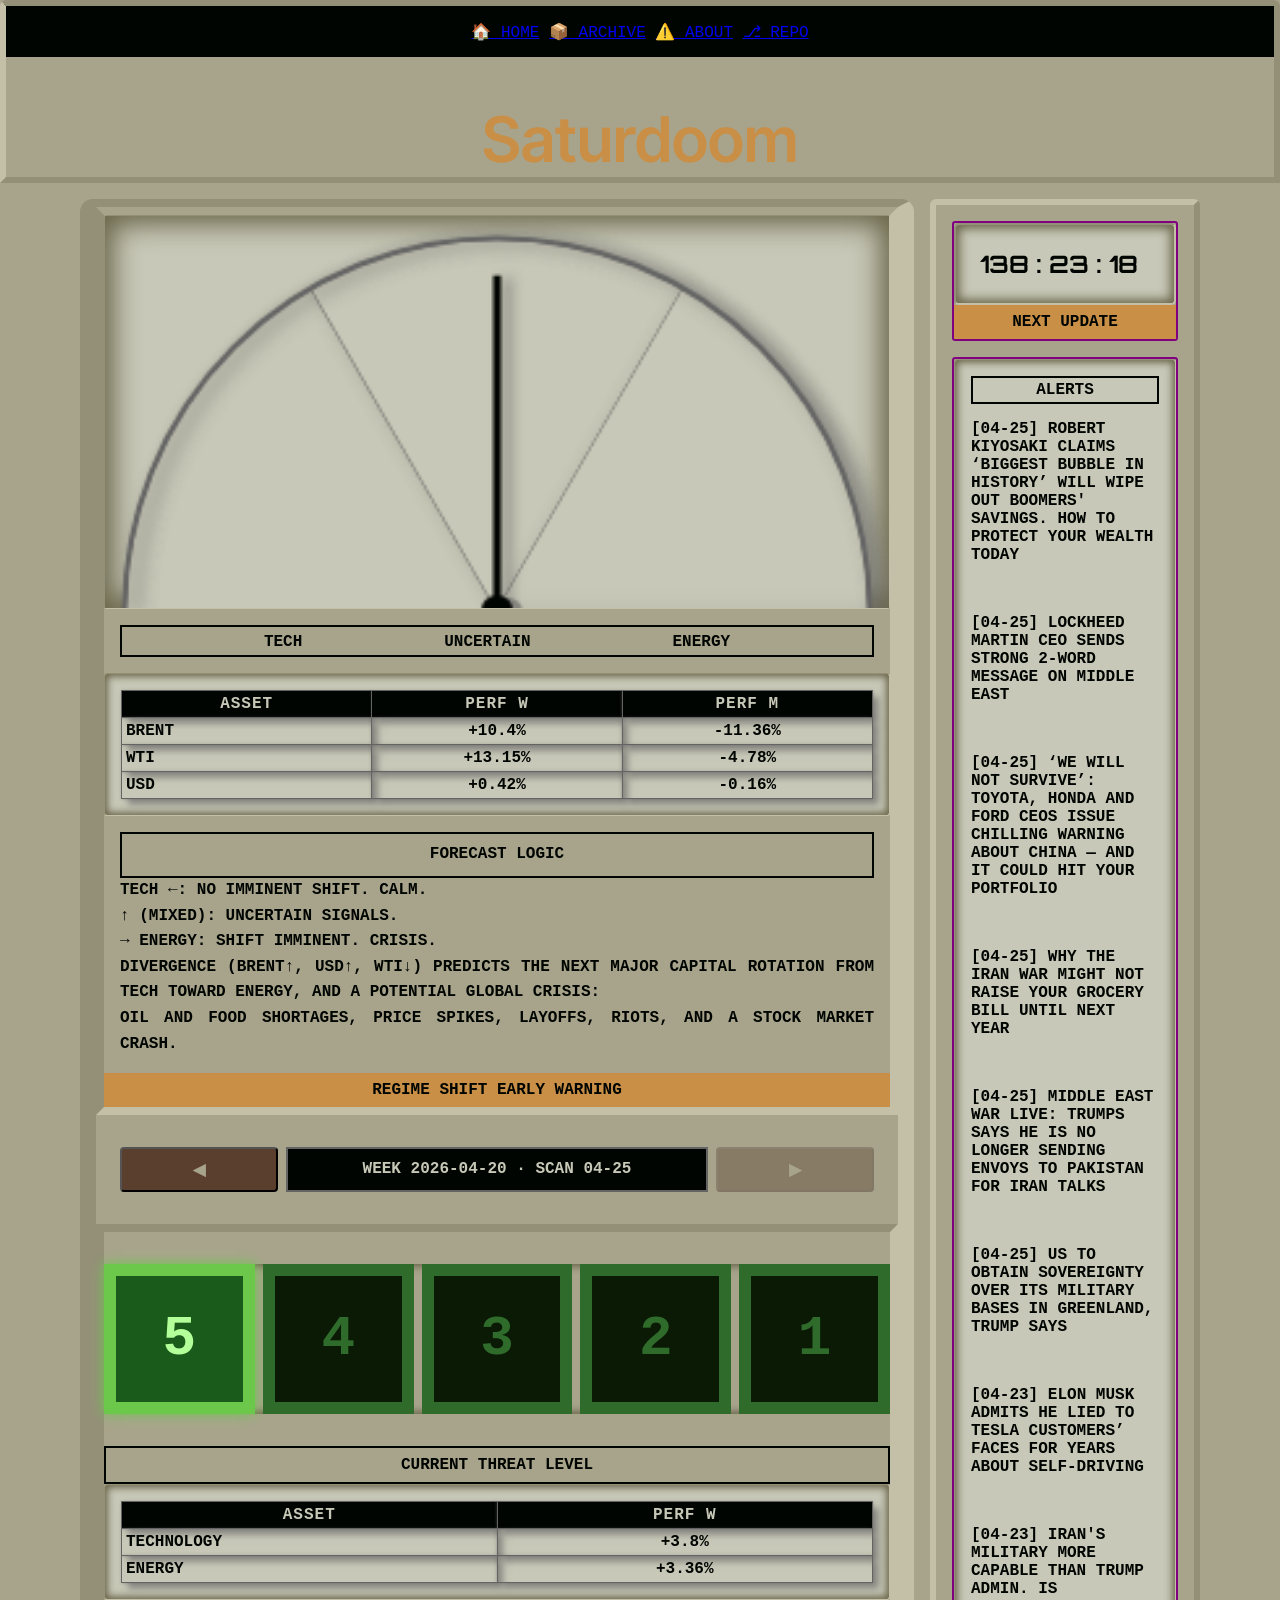
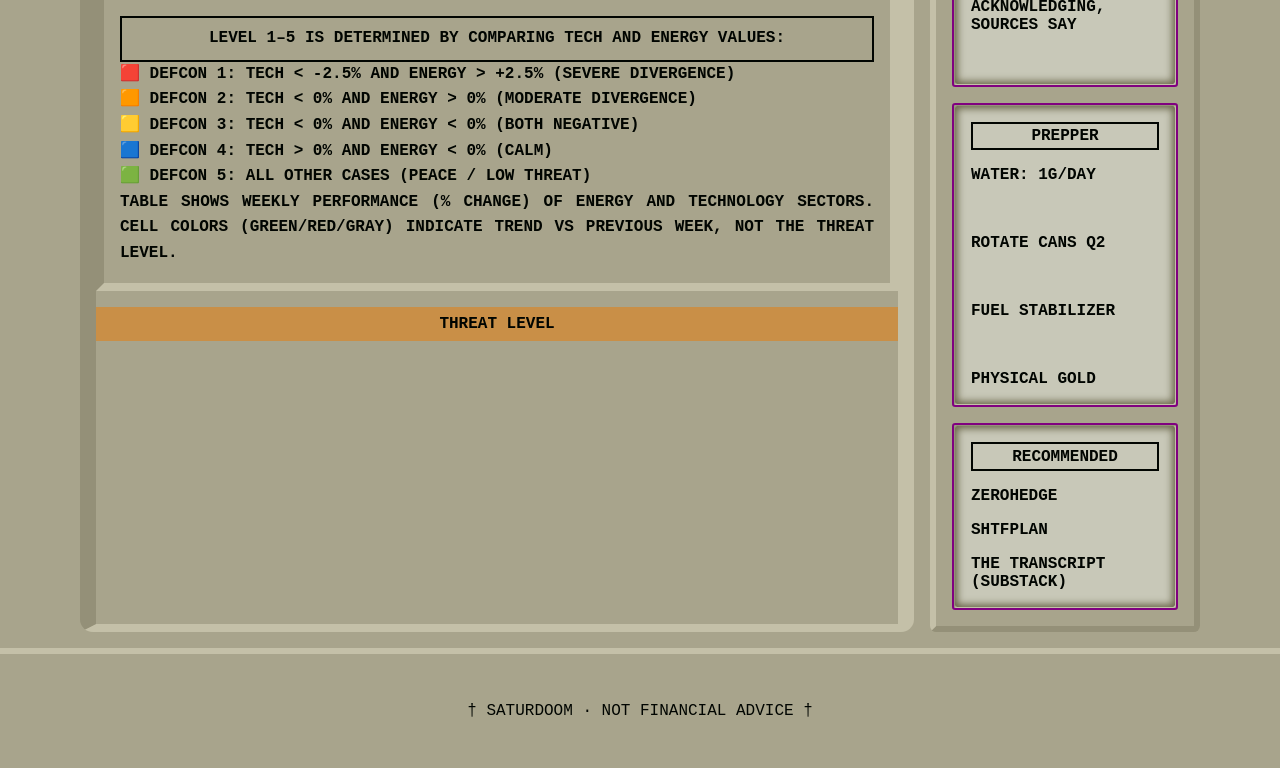
==== commit 3be7a9e4: "WIP: update style on index page" ====
--- a/index.html
+++ b/index.html
@@ -17,17 +17,13 @@
             <!-- Regime Shift Gauge -->
             <div class="main-container debug-border">
                 <div class="gauge-container">
-                    <!--<div class="carousel-container">-->
-                        <!--<div class="carousel-week-contenta">-->
-                            <div class="giro-direction debug-border">
-                                <canvas id="gaugeCanvas"></canvas>
-                            </div>
-                        <!--</div>-->                                                 
-                    <!--</div>-->   
+                    <div class="giro-direction debug-border">
+                        <canvas id="gaugeCanvas"></canvas>
+                    </div>
                 </div>
 
                 <div class="table-label">
-                    <div class="tertiary-label">
+                    <div class="secondary-label space-evenly">
                         <p><strong>TECH</strong></p>
                         <p><strong>UNCERTAIN</strong></p>
                         <p><strong>ENERGY</strong></p>
@@ -44,9 +40,9 @@
 
                 <div class="table-label">
                     <div class="secondary-label"><strong>Forecast Logic</strong></div>
-                    <p><strong>TECH ←:</strong> no imminent shift. Calm.</p>
-                    <p><strong>↑ (MIXED):</strong> uncertain signals.</p>
-                    <p><strong>→ ENERGY:</strong> shift imminent. Crisis.</p>
+                    <p><strong>TECH ←: no imminent shift. Calm.</strong></p>
+                    <p><strong>↑ (MIXED): uncertain signals.</strong></p>
+                    <p><strong>→ ENERGY: shift imminent. Crisis.</strong></p>
                     <p><strong>Divergence (Brent↑, USD↑, WTI↓) predicts the next major capital rotation from Tech toward Energy, and a potential global crisis:</strong></p>
                     <p><strong>Oil and food shortages, price spikes, layoffs, riots, and a stock market crash.</strong></p>
                 </div>
@@ -62,43 +58,39 @@
             </div>
 
             <!-- Panel DEFCON -->
-            <div class="main-container debug-border">
-                <!--<div class="defcon-panel">-->
-                <div class="carousel-week-contentb">
-                    <div class="defcon-container debug-border">
-                        <div class="defcon-level" data-level="5">5</div>
-                        <div class="defcon-level" data-level="4">4</div>
-                        <div class="defcon-level" data-level="3">3</div>
-                        <div class="defcon-level" data-level="2">2</div>
-                        <div class="defcon-level" data-level="1">1</div>
-                    </div>
-                                        
-
-                    <div class="secondary-label debug-border"><strong>CURRENT THREAT LEVEL</strong></div>
-                    
-                    <div class="lcd-screen debug-border">                   
-                        <table class="tracking-table" id="weekTable">
-                        <thead><tr><th>ASSET</th><th>Perf W</th></tr></thead>
-                        <tbody id="weekTableBody"></tbody>
-                        </table>
-                    </div>
+            <div class="secondary-container debug-border">
+                <div class="defcon-container debug-border">
+                    <div class="defcon-level" data-level="5">5</div>
+                    <div class="defcon-level" data-level="4">4</div>
+                    <div class="defcon-level" data-level="3">3</div>
+                    <div class="defcon-level" data-level="2">2</div>
+                    <div class="defcon-level" data-level="1">1</div>
+                </div>
+                                    
+                <div class="secondary-label debug-border"><strong>Current Threat Level</strong></div>
+                
+                <div class="lcd-screen debug-border">                   
+                    <table class="tracking-table" id="weekTable">
+                    <thead><tr><th>ASSET</th><th>Perf W</th></tr></thead>
+                    <tbody id="weekTableBody"></tbody>
+                    </table>
+                </div>
 
 
 
-                    <div class="table-label">
-                        <div class="secondary-label"><strong>Level 1–5 is Determined by Comparing Tech and Energy Values:</strong></div>
-                        <p>🟥 <strong>DEFCON 1:</strong> Tech < -2.5% AND Energy > +2.5% (severe divergence)</p>
-                        <p>🟧 <strong>DEFCON 2:</strong> Tech < 0% AND Energy > 0% (moderate divergence)</p>
-                        <p>🟨 <strong>DEFCON 3:</strong> Tech < 0% AND Energy < 0% (both negative)</p>
-                        <p>🟦 <strong>DEFCON 4:</strong> Tech > 0% AND Energy < 0% (calm)</p>
-                        <p>🟩 <strong>DEFCON 5:</strong> all other cases (peace / low threat)</p>
-                        <div class="secondary-label"><strong>Threat Level Table</strong></div>
-                        <div>Table shows weekly performance (% change) of Energy and Technology sectors. Cell colors (green/red/gray) indicate trend vs previous week, not the threat level.</div>
-                    </div>
+                <div class="table-label">
+                    <div class="secondary-label"><strong>Level 1–5 is Determined by Comparing Tech and Energy Values:</strong></div>
+                    <p>🟥 <strong>DEFCON 1: Tech < -2.5% AND Energy > +2.5% (severe divergence)</strong></p>
+                    <p>🟧 <strong>DEFCON 2: Tech < 0% AND Energy > 0% (moderate divergence)</strong></p>
+                    <p>🟨 <strong>DEFCON 3: Tech < 0% AND Energy < 0% (both negative)</strong></0></p>
+                    <p>🟦 <strong>DEFCON 4: Tech > 0% AND Energy < 0% (calm)</strong></0></p>
+                    <p>🟩 <strong>DEFCON 5: all other cases (peace / low threat)</strong></p>
+                    <div><strong>Table shows weekly performance (% change) of Energy and Technology sectors. Cell colors (green/red/gray) indicate trend vs previous week, not the threat level.</strong></div>
+                </div>
             </div>
 
 
-                <span class="primary-label"><strong>DEFCON Level</strong></span>
+                <span class="primary-label"><strong>Threat Level</strong></span>
 
                 </div>
             </div>
@@ -117,18 +109,24 @@
             </div>
 
             <div class="aside-container debug-border">
-                <div class="lcd-screen links-container">
-                    <p>
-                        <span class="lcd-label">Alerts</span>
-                        <a href="https://finance.yahoo.com/sectors/technology/articles/elon-musk-admits-lied-tesla-185650996.html" target="_blank"><strong>[04-23]</strong> Elon Musk Admits He Lied to Tesla Customers’ Faces for Years About Self-Driving</a><br>
-                        <a href="https://www.yahoo.com/news/articles/iran-more-capable-trump-admin-154441067.html" target="_blank"><strong>[04-23]</strong> Iran's military more capable than Trump admin. is acknowledging, sources say</a><br>
-                        <a href="https://www.yahoo.com/finance/sectors/technology/articles/palantir-published-mini-manifesto-calling-070100565.html" target="_blank"><strong>[04-23]</strong> Palantir published a mini manifesto calling some cultures ‘harmful’ and ‘middling’ and said Silicon Valley has ‘a moral debt’ to the U.S.</a><br>
+                <div class="lcd-screen scroll">
+                    <span class="lcd-label">Alerts</span>
+                    <a href="https://finance.yahoo.com/markets/crypto/articles/robert-kiyosaki-claims-biggest-bubble-120000878.html" target="_blank"><strong>[04-25]</strong> Robert Kiyosaki claims ‘biggest bubble in history’ will wipe out boomers' savings. How to protect your wealth today</a><br>
+                    <a href="https://finance.yahoo.com/markets/stocks/articles/lockheed-martin-ceo-sends-strong-174700950.html" target="_blank"><strong>[04-25]</strong> Lockheed Martin CEO sends strong 2-word message on Middle East</a><br>
+                    <a href="https://finance.yahoo.com/markets/stocks/articles/not-survive-toyota-honda-ford-130000088.html" target="_blank"><strong>[04-25]</strong> ‘We will not survive’: Toyota, Honda and Ford CEOs issue chilling warning about China — and it could hit your portfolio</a><br>
+                    <a href="https://finance.yahoo.com/economy/policy/article/why-the-iran-war-might-not-raise-your-grocery-bill-until-next-year-120223060.html" target="_blank"><strong>[04-25]</strong> Why the Iran war might not raise your grocery bill until next year</a><br>
+                    <a href="https://www.france24.com/en/middle-east/20260425-middle-east-war-live-us-envoys-expected-in-islamabad-as-iran-rules-out-direct-talks" target="_blank"><strong>[04-25]</strong> Middle East war live: Trumps says he is no longer sending envoys to Pakistan for Iran talks</a><br>
+                    <a href="https://www.jpost.com/international/article-884412?utm_source=00024378326bb0e949323aa6b2b55694e9&utm_medium=obbow&utm_campaign=00106121cf58512739fa6638f11cc08b46&utm_adtitle=Donald+Trump+says+US+to+control+parts+of+Greenland+where+bases+sit&dicbo=v4-urvsLFo-1075783007-0" target="_blank"><strong>[04-25]</strong> US to obtain sovereignty over its military bases in Greenland, Trump says</a><br>
+                    <a href="https://finance.yahoo.com/sectors/technology/articles/elon-musk-admits-lied-tesla-185650996.html" target="_blank"><strong>[04-23]</strong> Elon Musk Admits He Lied to Tesla Customers’ Faces for Years About Self-Driving</a><br>
+                    <a href="https://www.yahoo.com/news/articles/iran-more-capable-trump-admin-154441067.html" target="_blank"><strong>[04-23]</strong> Iran's military more capable than Trump admin. is acknowledging, sources say</a><br>
+                        
+                        <!--<a href="https://www.yahoo.com/finance/sectors/technology/articles/palantir-published-mini-manifesto-calling-070100565.html" target="_blank"><strong>[04-23]</strong> Palantir published a mini manifesto calling some cultures ‘harmful’ and ‘middling’ and said Silicon Valley has ‘a moral debt’ to the U.S.</a><br>
                         <a href="https://www.yahoo.com/news/articles/us-military-says-seizes-another-115401871.html" target="_blank"><strong>[04-23]</strong> Trump orders US military to 'shoot and kill' Iranian small boats choking Strait of Hormuz</a><br>
                         <a href="https://finance.yahoo.com/sectors/energy/articles/trump-weighs-shipping-waiver-renewal-023433788.html" target="_blank"><strong>[04-23]</strong>Trump Set to Extend US Ship Waiver to Ease Oil, Gas Crunch</a><br>
                         <a href="https://finance.yahoo.com/sectors/technology/articles/honda-close-assembly-plant-china-085137353.html" target="_blank"><strong>[04-23]</strong>Honda to close assembly plant in China by June – reports</a><br>
                         <a href="https://www.yahoo.com/news/articles/fire-ukrainian-attack-russias-tuapse-235635393.html" target="_blank"><strong>[04-22]</strong> Fire after Ukrainian attack at Russia's Tuapse refinery hits air quality</a><br>
                         <a href="https://www.yahoo.com/news/articles/nasa-nuclear-engineer-found-dead-153934395.html" target="_blank"><strong>[04-22]</strong> NASA nuclear engineer found dead in burned Tesla after vanishing from his Alabama home last year</a><br>
-                        <!--<a href="https://finance.yahoo.com/economy/articles/tables-turned-florida-texas-biggest-175326835.html" target="_blank"><strong>[04-22]</strong> The tables have turned: Florida and Texas are the biggest losers in the housing market as Ohio emerges a surprise winner</a><br>
+                        <a href="https://finance.yahoo.com/economy/articles/tables-turned-florida-texas-biggest-175326835.html" target="_blank"><strong>[04-22]</strong> The tables have turned: Florida and Texas are the biggest losers in the housing market as Ohio emerges a surprise winner</a><br>
                         <a href="https://finance.yahoo.com/markets/crypto/articles/breaking-billionaire-investor-sues-trump-002052827.html" target="_blank"><strong>[04-22]</strong> Billionaire Investor Sues Trump Crypto Venture for Fraud, Says It’s on ‘Verge of Collapse’</a><br>
                         <a href="https://finance.yahoo.com/markets/stocks/articles/warren-buffett-dumped-77-amazon-003700673.html" target="_blank"><strong>[04-21]</strong> Warren Buffett dumped 77% of Amazon to buy surging media stock</a><br>
                         <a href="https://www.wsj.com/livecoverage/iran-war-israel-us-strait-hormuz-2026" target="_blank"><strong>[04-21]</strong> Trump Unlikely to Extend Cease-Fire as Deadline Looms</a><br>
@@ -140,26 +138,24 @@
                         <a href="https://www.marketwatch.com/story/most-u-s-farmers-cant-afford-all-the-fertilizer-they-need-this-year-opening-the-strait-of-hormuz-comes-too-late-0aa72790" target="_blank"><strong>[04-17]</strong> Most U.S. farmers can’t afford all the fertilizer they need this year. Opening the Strait of Hormuz comes too late</a><br>
                         <a href="https://x.com/araghchi/status/2045121573124759713" target="_blank"><strong>[04-17]</strong> Iran Reopens Strait of Hormuz</a><br>
                         <a href="https://thetranscript.substack.com/p/04-13-2026-the-end-of-civilization" target="_blank"><strong>[04-13]</strong> The End of Civilization</a><br>-->
-                    </p>
                 </div>
             </div>
             <div class="aside-container debug-border" title="Content under construction">
                 <div class="lcd-screen">
-                    <p>
-                        <span class="lcd-label">Prepper</span>
-
-                        Water: 1g/Day<br>Rotate Cans Q2<br>Fuel Stabilizer<br>Physical Gold
-                    </p>
+                    <span class="lcd-label">Prepper</span>
+                    <p>Water: 1g/Day</p><br>
+                    <p>Rotate Cans Q2</p><br>
+                    <p>Fuel Stabilizer</p><br>
+                    <p>Physical Gold</p>
                 </div>
             </div>
             <div class="aside-container debug-border">
                 <div class="lcd-screen">
-                    <p>
-                        <span class="lcd-label">Recommended</span>
-                        <a href="https://www.zerohedge.com/">ZeroHedge</a><br>
-                        <a href="https://shtfplan.net">SHTFplan</a><br>
-                        <a href="https://thetranscript.substack.com">The Transcript (Substack)</a>
-                    </p>
+                    <span class="lcd-label">Recommended</span>
+                    <a href="https://www.zerohedge.com/">ZeroHedge</a>
+                    <a href="https://shtfplan.net">SHTFplan</a>
+                    <a href="https://thetranscript.substack.com">The Transcript (Substack)</a>
+                </div>
             </div>        
         </aside>
         <footer>
--- a/style.css
+++ b/style.css
@@ -86,9 +86,6 @@
   z-index: 10;
   position: sticky;
   top: 0;
-  /*grid-auto-flow: column;   /* Fuerza distribución horizontal */
-  /*justify-content: center;
-  align-content: center;*/
   color: var(--text-green);
   max-height: 56.5px;
   gap: 20px;
@@ -106,13 +103,13 @@
   position: sticky;
   top: 56.5px;
   z-index: 10;
-  /*height: calc(120.5px - 56.5px);*/
   font-family: "Inter Tight", sans-serif;
   text-transform: none;
   font-optical-sizing: auto;
+  font-size: 7vh;
+
   font-weight: 600;
   font-style: normal;
-  font-size: 5em;
   color: var(--orange-paint-medium);
   padding: .7em 0 0 0;
   background-color: var(--console-panel-medium);
@@ -138,7 +135,6 @@
 }
 .main-container {
   display: grid;
-  gap: 0;
   border-top: .5em solid var(--console-panel-medium);
   border-right: .5em solid var(--console-panel-light);
   border-bottom: .5em solid var(--console-panel-light);
@@ -157,6 +153,14 @@
   border-radius: .2em;
   margin: 0;
 }
+.secondary-container {
+  display: grid;
+  gap: 0;
+  border-top: .5em solid var(--console-panel-dark);
+  border-right: .5em solid var(--console-panel-light);
+  border-bottom: .5em solid var(--console-panel-light);
+  border-left: .5em solid var(--console-panel-dark);
+}
 .defcon-container {
   justify-content: center;
   color: var(--dark);
@@ -174,16 +178,18 @@
   display: grid;
   grid-template-columns: auto auto auto;
   padding: 1em;
+  border: none;
 }
 .current-date {
+  display: grid;
+  align-content: center;
+  font-weight: bold;
+  color: var(--lcd-white-off);
   padding: .7em;
-}
-.current-date, .lcd-label{
-  background-color: var(--lcd-digit-dark); 
-  color: var(--lcd-white-off); 
-  font-weight: bold; 
-  padding: .3em;
-}
+  background-color: var(--lcd-digit-dark);
+  border: 2px solid var(--lcd-icon-dark);
+}
+
 .defcon-level {
   font-size: 3.5rem;
   font-weight: bold;
@@ -197,6 +203,7 @@
   grid-area: sidebar;
   padding: 1em;
   display: grid;
+  grid-template-rows: auto 1fr auto auto;
   gap: 1em;
   background-color: var(--console-panel-medium);
   border-top: .4rem solid var(--console-panel-light);
@@ -210,14 +217,15 @@
   display: grid;
   grid-template-columns: 1fr;
   justify-content: center;
-  text-align: center;
-  gap: .8em;
+  text-align: start;
   border-radius: .2em;
+  border: 2px solid purple;
 }
 
 .lcd-screen {
-  /*color: var(--dark);*/
+  display: grid;
   padding: 1em;
+  gap: 1em;
   background-color: var(--lcd-white-off);
   box-shadow: inset .1em .1em .5em var(--console-panel-shadow),  /* sombra clara izquierda */
               inset -.1em -.1em .5em var(--console-panel-shadow);  /* sombra oscura derecha */
@@ -226,47 +234,60 @@
   border-bottom: .1em solid var(--console-panel-light);
   border-left: .1em solid var(--console-panel-dark);
   border-radius: .2em;
-  margin: 0;
+}
+.lcd-label {
+  display: grid;
+  justify-content: center;
+  align-items: center;
+  font-weight: bold;
+  color: var(--lcd-digit-dark);
+  padding: .2em 0 .2em 0;
+  background-color: transparent;
+  border: 2px solid var(--lcd-digit-dark);
 }
 .lcd-screen a {
+  /*display: grid;*/
   text-decoration: none;
   color: var(--dark);
+  font-weight: bold;
 }
 .lcd-screen p {
-  display: grid;
-  grid-template-columns: 1fr;
-  gap: 1em;
-  text-align: start;
+  /*display: grid;*/
+  font-weight: bold;
+  gap: 0;
 }
 .clock {
   display: inline;
-
   font-family: 'Orbitron','Courier New', monospace;
   font-size: 1.5em;
   font-weight: bold;
   letter-spacing: auto;
 }
 .primary-label {
-  padding: .2em 0 .3em 0;
+  display: grid;
+  justify-content: center;
+  padding: .5em 0 .5em 0;
   background-color: var(--orange-paint-medium);
 }
 
 
 .secondary-label {
   display: flex;
+  justify-content: center;
+  align-items: center;
+  padding: .5em 0 .5em 0;
+  color: var(--dark);
+  background-color: transparent;
+  border: 2px solid var(--dark)
+}
+
+.secondary-label.space-evenly {
   justify-content: space-evenly;
-  color: var(--lcd-white-off);
-  padding: 0 0 0 .5em;
-  background-color: var(--paint-sepia-dark);
-}
-
-.tertiary-label {
-  display: flex;
-  justify-content: space-evenly;
-  color: var(--paint-sepia-dark);
-  padding: .3em 0 0 0;
-  background-color: transparent;
-  border: 2px solid var(--paint-sepia-dark)
+  padding: .2em 0 0 0;
+}
+
+.tertiaty-label {
+
 }
 
 /* --------- Tables --------- */
@@ -290,22 +311,6 @@
   text-shadow: 1px 1px 4px var(--lcd--shadow);
   box-shadow: 4px 4px 8px var(--lcd--shadow);
 
-}
-
-
-
-
-.box {
-  color: var(--dark);
-  padding: 1em;
-  background-color: var(--dark);
-  border: 2px solid var(--border-green);
-  border-radius: .4em;
-  margin: 1em 0 0 0;
-}
-.box a {
-  color: inherit;
-  text-decoration: none;
 }
 
 footer {
@@ -407,6 +412,7 @@
   border-collapse: collapse;
   max-width: none;
   font-size: 1em;
+  font-weight: bold;
   text-align: center;
   text-transform: uppercase;
   color: var(--lcd-digit-dark);
@@ -432,14 +438,9 @@
   background-color: var(--lcd-digit-dark);
 }
 
-
-
-
-
-
 .asset {
   text-align: left;
-  font-weight: bold;
+  /*font-weight: bold;*/
   padding-left: 10px;
   background-color: var(--lcd-white-off);
 }
@@ -528,11 +529,11 @@
   text-align: justify;
 }
 /* También para los textos dentro de .table-label */
-.table-label p {
-  margin-bottom: 0.25rem;
-}
+/*.table-label p {
+  margin: 1em 0 0 0;
+}*/
 /* ---------- COMMON PANEL STYLES (DEFCON & GIRO) ---------- */
-.defcon-panel {
+.panel {
   display: flex;
   flex-direction: column;
   justify-content: space-between;
@@ -555,37 +556,25 @@
   gap: 0;
 }
 
-.carousel-week-contenta {
-  display: block;
-  text-align: left;
-  width: 100%;
-  margin: 0;
-}
-.carousel-week-contentb {
-  display: block;
-  text-align: left;
-  width: 100%;
-  height: 100%;
-  
-  padding: 3rem 0
-}
 /* navigation buttons (shared) */
 .carousel-btn {
   user-select: none;
   font-size: 1rem;
   font-weight: bold;
-  color: var(--paint-sepia-medium);
+  color: var(--console-panel-medium);
+
   cursor: pointer;
   transition: 0.2s;
   padding: 0.5rem 0.5rem;
-  background-color: var(--console-panel-medium);
+  background-color: var(--paint-sepia-medium);
+
   /*border: 1px solid var(--border-green);*/
   border-radius: 4px;
   margin: 0 .5rem 0 .5rem;
 }
 .carousel-btn:hover {
-  background-color: #1a3a10;
-  color: #ffffaa;
+  background-color: var(--paint-sepia-light);
+  color: var(--console-panel-light);
 }
 
 .carousel-btn.disabled,
@@ -607,10 +596,10 @@
 }
 
 
-/*.scroll {
-  max-height: 400px;
+.scroll {
+  max-height: 100%;
   overflow-y: auto;
-}*/
+}
 
 /*.debug-border {
   border: 2px solid red;
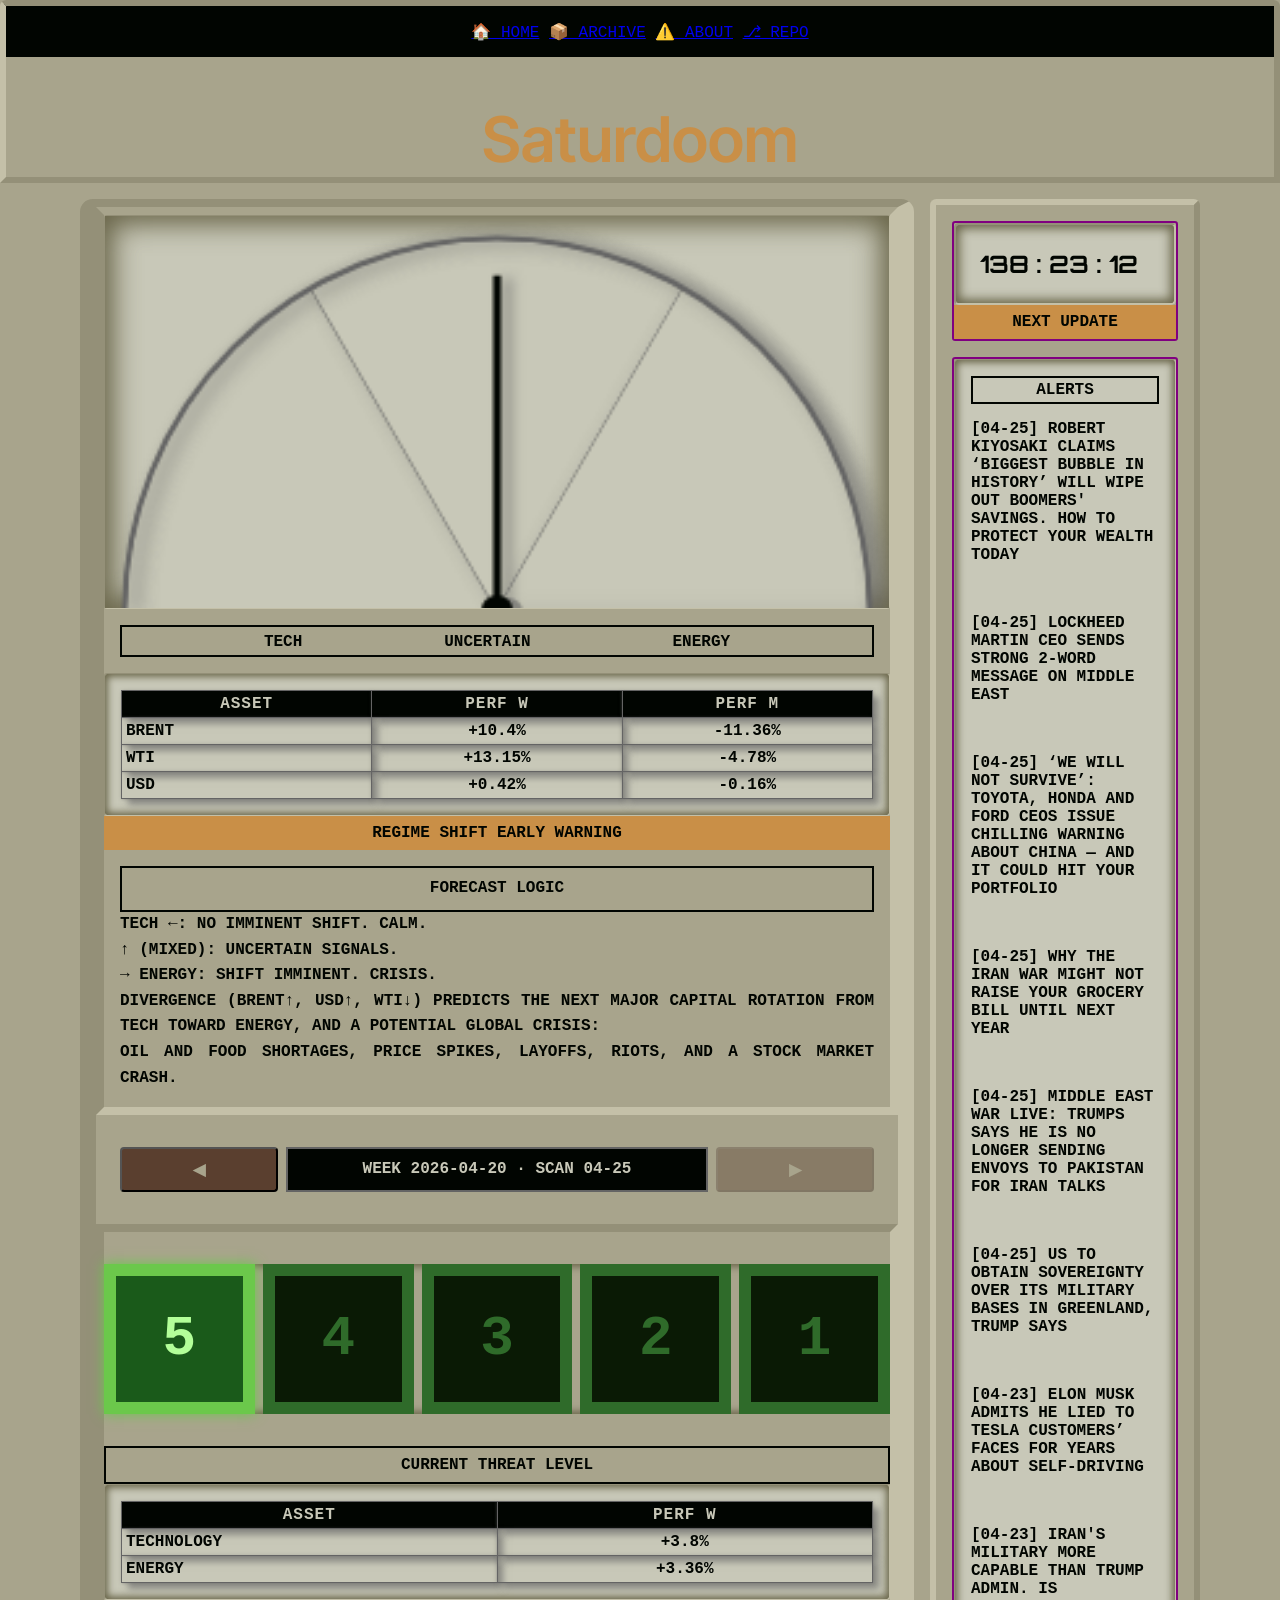
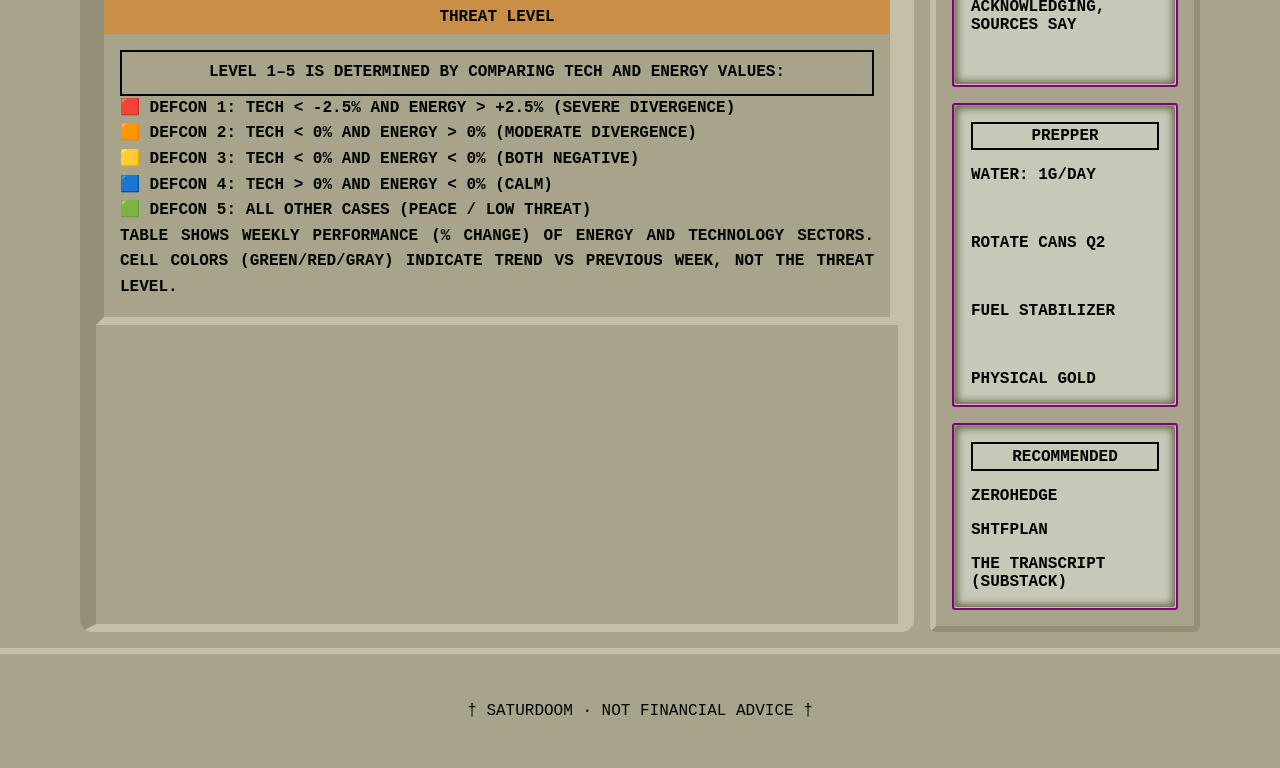
==== commit 097ec4e2: "WIP: Update css style on index page - Rearrange primary-labels" ====
--- a/index.html
+++ b/index.html
@@ -37,6 +37,7 @@
                     <tbody id="giroTableBody"></tbody>
                     </table>
                 </div>
+                <div class="primary-label"><strong>Regime Shift Early Warning</strong></div>
 
                 <div class="table-label">
                     <div class="secondary-label"><strong>Forecast Logic</strong></div>
@@ -46,7 +47,6 @@
                     <p><strong>Divergence (Brent↑, USD↑, WTI↓) predicts the next major capital rotation from Tech toward Energy, and a potential global crisis:</strong></p>
                     <p><strong>Oil and food shortages, price spikes, layoffs, riots, and a stock market crash.</strong></p>
                 </div>
-                <div class="primary-label"><strong>Regime Shift Early Warning</strong></div>
 
             </div>
 
@@ -76,6 +76,7 @@
                     </table>
                 </div>
 
+                <span class="primary-label"><strong>Threat Level</strong></span>
 
 
                 <div class="table-label">
@@ -88,13 +89,6 @@
                     <div><strong>Table shows weekly performance (% change) of Energy and Technology sectors. Cell colors (green/red/gray) indicate trend vs previous week, not the threat level.</strong></div>
                 </div>
             </div>
-
-
-                <span class="primary-label"><strong>Threat Level</strong></span>
-
-                </div>
-            </div>
-
 
         </main>
 
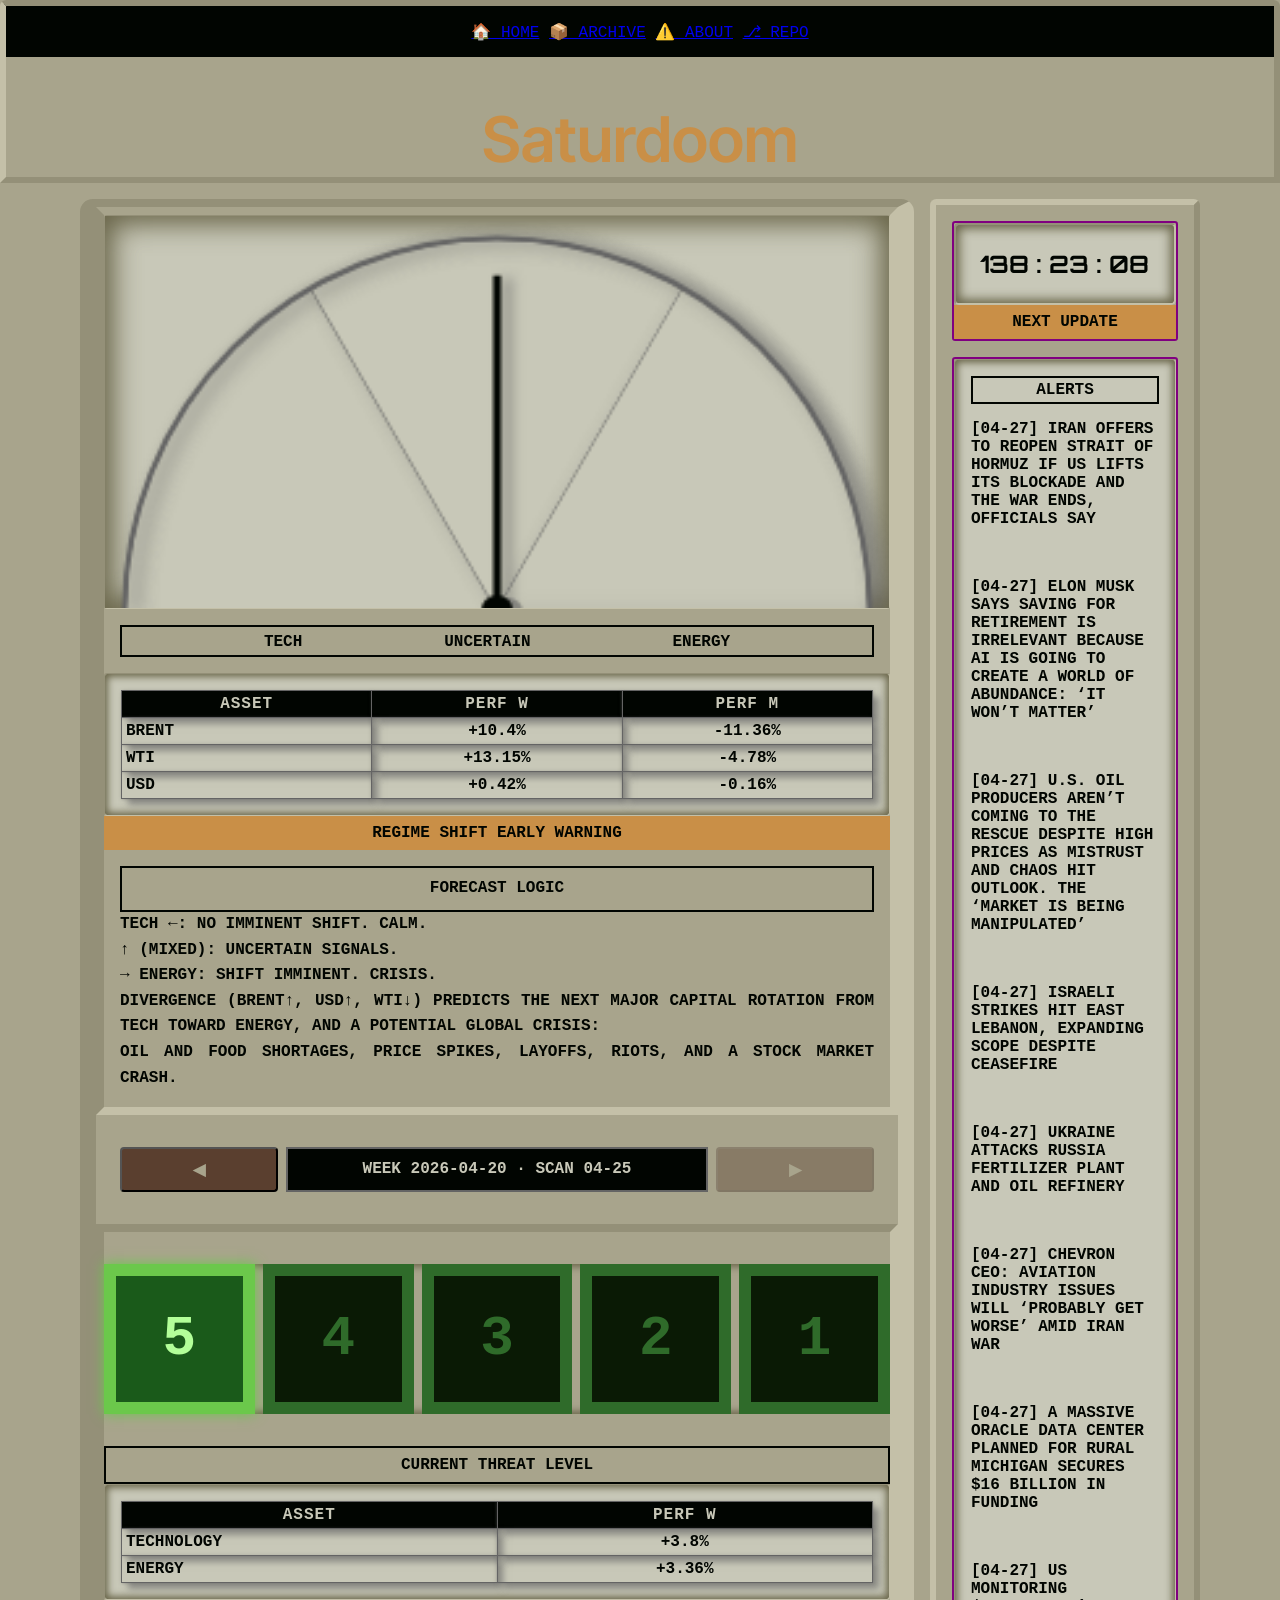
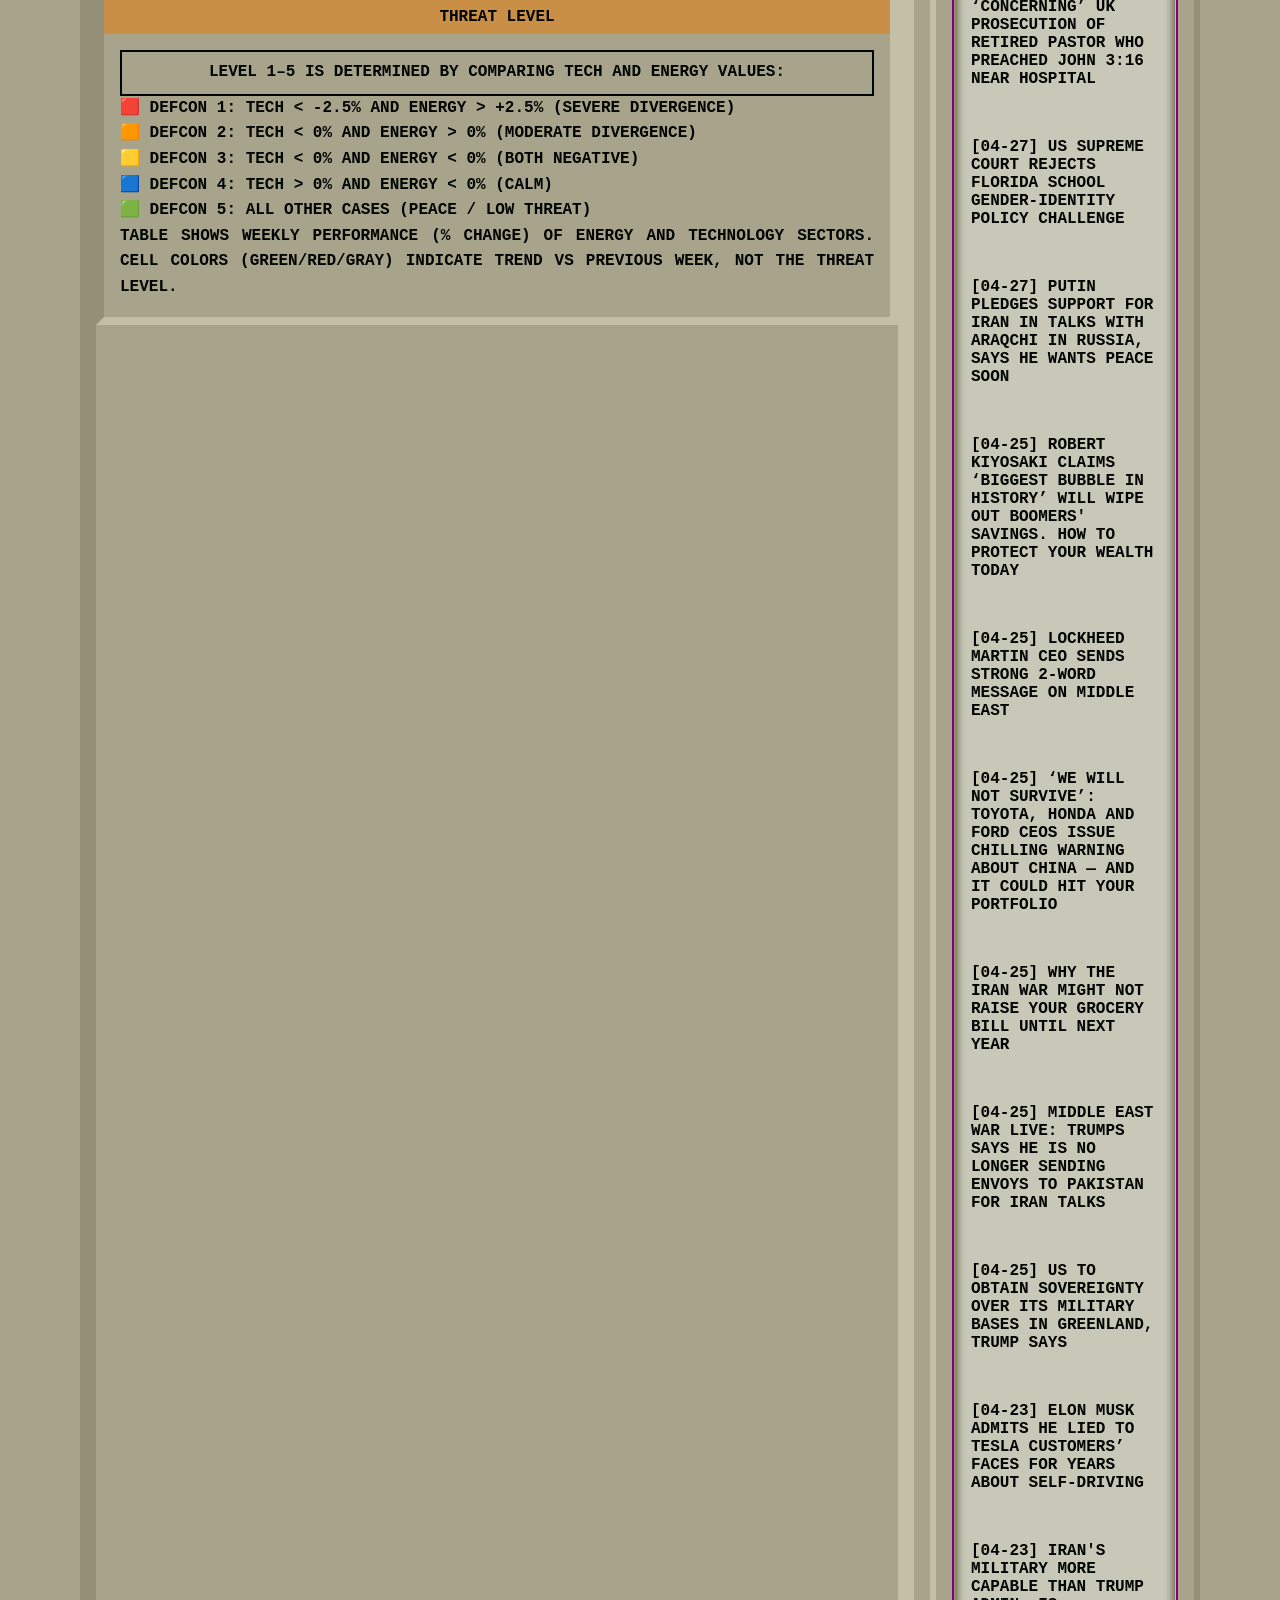
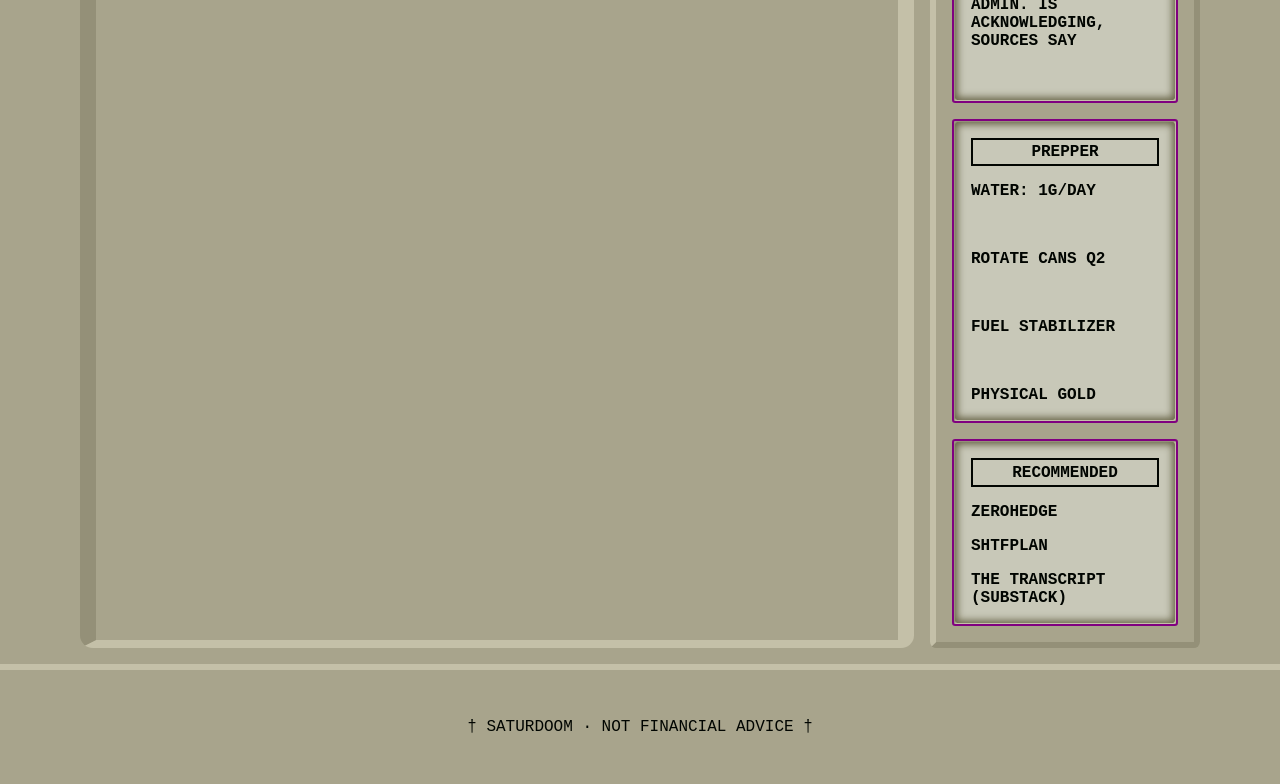
==== commit 2a86d5d7: "WIP: 04-27 News Update" ====
--- a/index.html
+++ b/index.html
@@ -105,6 +105,18 @@
             <div class="aside-container debug-border">
                 <div class="lcd-screen scroll">
                     <span class="lcd-label">Alerts</span>
+                    <a href="https://www.yahoo.com/news/articles/iran-offers-end-chokehold-strait-070942841.html" target="_blank"><strong>[04-27]</strong> Iran offers to reopen Strait of Hormuz if US lifts its blockade and the war ends, officials say</a><br>
+                    <a href="https://www.yahoo.com/finance/sectors/technology/articles/elon-musk-says-saving-retirement-174705539.html" target="_blank"><strong>[04-27]</strong> Elon Musk says saving for retirement is irrelevant because AI is going to create a world of abundance: ‘It won’t matter’</a><br>
+                    <a href="https://www.yahoo.com/finance/sectors/energy/articles/u-oil-producers-aren-t-173306250.html" target="_blank"><strong>[04-27]</strong> U.S. oil producers aren’t coming to the rescue despite high prices as mistrust and chaos hit outlook. The ‘market is being manipulated’</a><br>
+                    <a href="https://www.yahoo.com/news/articles/israeli-strikes-hit-east-lebanon-134657165.html" target="_blank"><strong>[04-27]</strong> Israeli strikes hit east Lebanon, expanding scope despite ceasefire</a><br>
+                    <a href="https://www.yahoo.com/finance/sectors/energy/articles/ukraine-attacks-russia-fertilizer-plant-110453600.html" target="_blank"><strong>[04-27]</strong> Ukraine Attacks Russia Fertilizer Plant and Oil Refinery</a><br>
+                    <a href="https://www.yahoo.com/finance/sectors/energy/articles/chevron-ceo-aviation-industry-issues-220937876.html" target="_blank"><strong>[04-27]</strong> Chevron CEO: Aviation industry issues will ‘probably get worse’ amid Iran war</a><br>
+                    <a href="https://www.yahoo.com/finance/sectors/technology/articles/massive-oracle-data-center-planned-222840787.html" target="_blank"><strong>[04-27]</strong> A massive Oracle data center planned for rural Michigan secures $16 billion in funding</a><br>
+                    <a href="https://www.yahoo.com/news/articles/us-monitoring-concerning-uk-prosecution-180011679.html" target="_blank"><strong>[04-27]</strong> US monitoring ‘concerning’ UK prosecution of retired pastor who preached John 3:16 near hospital</a><br>
+                    <a href="https://www.yahoo.com/news/articles/us-supreme-court-rejects-florida-135926977.html" target="_blank"><strong>[04-27]</strong> US Supreme Court rejects Florida school gender-identity policy challenge</a><br>
+                    <a href="https://www.yahoo.com/news/articles/putin-pledges-support-iran-talks-140247162.html" target="_blank"><strong>[04-27]</strong> Putin pledges support for Iran in talks with Araqchi in Russia, says he wants peace soon</a><br>
+
+
                     <a href="https://finance.yahoo.com/markets/crypto/articles/robert-kiyosaki-claims-biggest-bubble-120000878.html" target="_blank"><strong>[04-25]</strong> Robert Kiyosaki claims ‘biggest bubble in history’ will wipe out boomers' savings. How to protect your wealth today</a><br>
                     <a href="https://finance.yahoo.com/markets/stocks/articles/lockheed-martin-ceo-sends-strong-174700950.html" target="_blank"><strong>[04-25]</strong> Lockheed Martin CEO sends strong 2-word message on Middle East</a><br>
                     <a href="https://finance.yahoo.com/markets/stocks/articles/not-survive-toyota-honda-ford-130000088.html" target="_blank"><strong>[04-25]</strong> ‘We will not survive’: Toyota, Honda and Ford CEOs issue chilling warning about China — and it could hit your portfolio</a><br>
